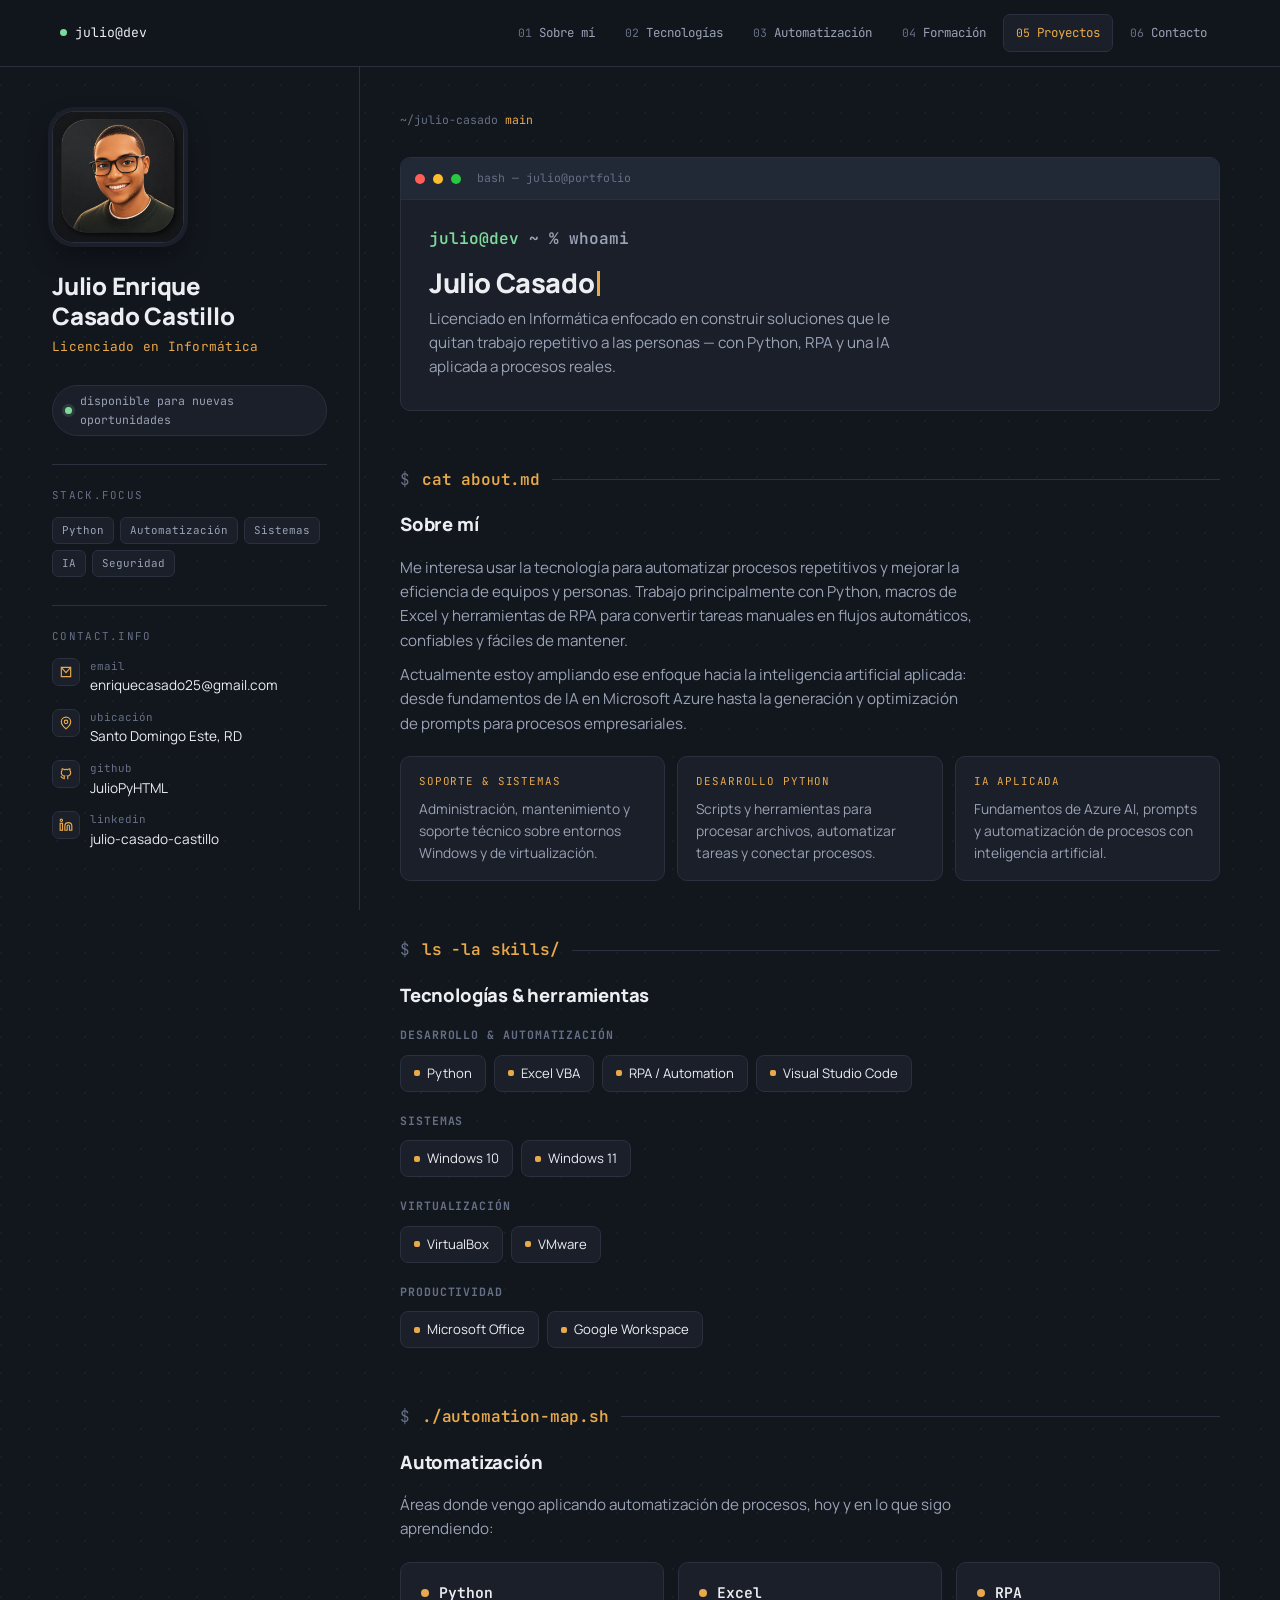
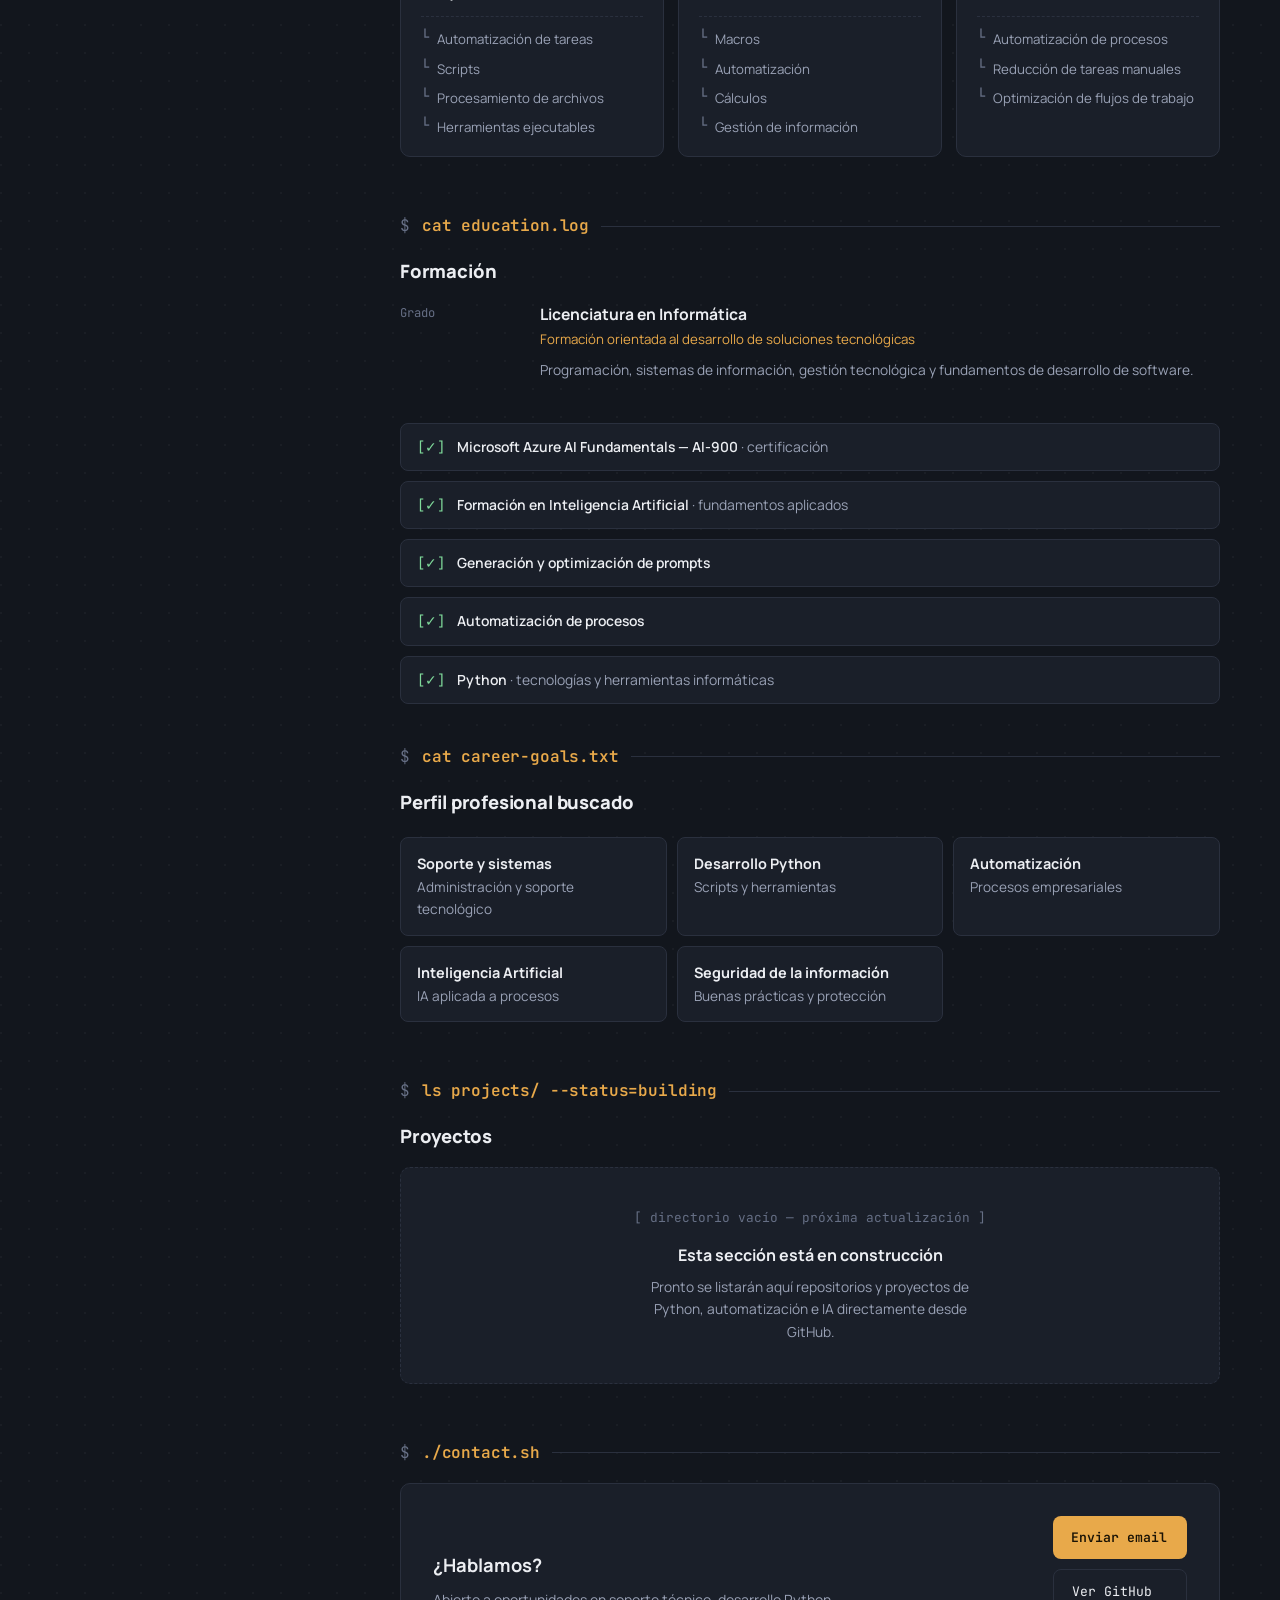
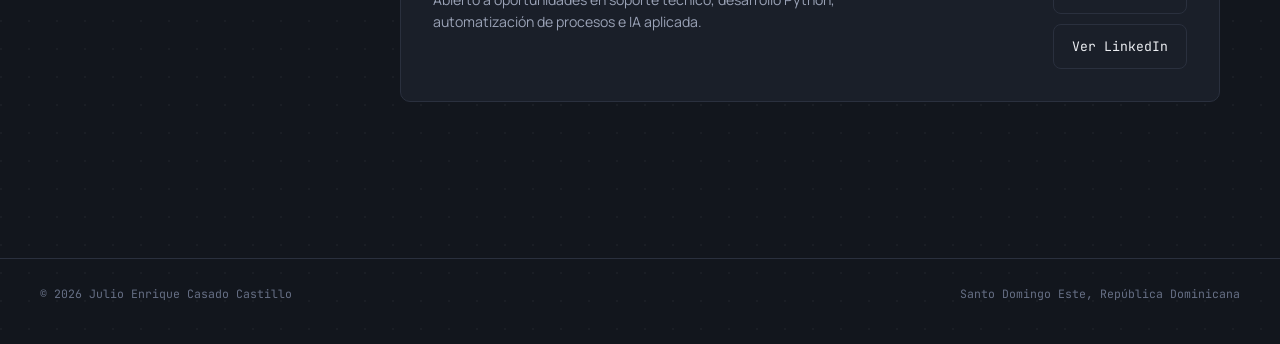
==== index.html @ e880ad1a "Add files via upload" ====
<!DOCTYPE html>
<html lang="es">
<head>
<meta charset="UTF-8">
<meta name="viewport" content="width=device-width, initial-scale=1.0">
<title>Julio Casado — Portfolio</title>
<link rel="preconnect" href="https://fonts.googleapis.com">
<link rel="preconnect" href="https://fonts.gstatic.com" crossorigin>
<link href="https://fonts.googleapis.com/css2?family=JetBrains+Mono:wght@400;500;600;700&family=Manrope:wght@400;500;600;700;800&display=swap" rel="stylesheet">
<style>
  :root{
    --bg-base:#12161d;
    --bg-panel:#1a1f29;
    --bg-panel-alt:#212836;
    --bg-elevated:#242c3b;
    --accent:#e8a94a;
    --accent-dim:#8a6a35;
    --ok:#7fd99a;
    --text-1:#eceef2;
    --text-2:#9aa2b6;
    --text-3:#666f85;
    --line:#2a303e;
    --radius:10px;
    --mono:'JetBrains Mono', ui-monospace, monospace;
    --sans:'Manrope', system-ui, sans-serif;
    --nav-h:57px;
  }

  *{box-sizing:border-box; margin:0; padding:0;}
  html{scroll-behavior:smooth;}

  body{
    background:var(--bg-base);
    color:var(--text-1);
    font-family:var(--sans);
    line-height:1.6;
    -webkit-font-smoothing:antialiased;
  }

  body{
    background-image:
      radial-gradient(circle at 1px 1px, rgba(255,255,255,0.035) 1px, transparent 0);
    background-size: 28px 28px;
  }

  a{color:inherit; text-decoration:none;}
  ::selection{background:var(--accent); color:#1a1305;}

  :focus-visible{
    outline:2px solid var(--accent);
    outline-offset:3px;
    border-radius:4px;
  }

  /* ---------- TOP NAV ---------- */
  .topnav{
    position:sticky;
    top:0;
    z-index:50;
    background:rgba(18,22,29,0.86);
    backdrop-filter:blur(10px);
    -webkit-backdrop-filter:blur(10px);
    border-bottom:1px solid var(--line);
  }
  .topnav-inner{
    max-width:1240px;
    margin:0 auto;
    display:flex;
    align-items:center;
    justify-content:space-between;
    gap:24px;
    padding:14px 40px;
  }
  .topnav-brand{
    font-family:var(--mono);
    font-size:0.82rem;
    color:var(--text-1);
    display:flex;
    align-items:center;
    gap:8px;
    flex-shrink:0;
  }
  .dotpx{width:7px; height:7px; border-radius:50%; background:var(--ok);}
  .topnav-links{
    display:flex;
    gap:4px;
    overflow-x:auto;
    scrollbar-width:none;
  }
  .topnav-links::-webkit-scrollbar{display:none;}
  .tn-link{
    font-family:var(--mono);
    font-size:0.78rem;
    color:var(--text-2);
    padding:8px 12px;
    border-radius:7px;
    display:flex;
    align-items:center;
    gap:7px;
    white-space:nowrap;
    border:1px solid transparent;
  }
  .tn-link .n{color:var(--text-3); font-size:0.72rem;}
  .tn-link:hover{color:var(--text-1); background:var(--bg-panel);}
  .tn-link.active{
    color:var(--accent);
    background:var(--bg-panel);
    border-color:var(--line);
  }
  .tn-link.active .n{color:var(--accent);}

  @media (max-width:860px){
    .topnav-inner{padding:12px 20px;}
    .topnav-brand{display:none;}
  }

  .wrap{
    display:grid;
    grid-template-columns: 340px 1fr;
    max-width:1240px;
    margin:0 auto;
    min-height:100vh;
  }

  /* ---------- SIDEBAR ---------- */
  aside{
    padding:44px 32px;
    border-right:1px solid var(--line);
    display:flex;
    flex-direction:column;
    gap:28px;
    position:sticky;
    top:var(--nav-h);
    height:calc(100vh - var(--nav-h));
    overflow-y:auto;
  }

  .avatar-frame{
    width:132px;
    height:132px;
    border-radius:22px;
    overflow:hidden;
    border:1px solid var(--line);
    box-shadow:0 0 0 4px var(--bg-panel), 0 12px 30px -8px rgba(0,0,0,0.6);
  }
  .avatar-frame img{width:100%; height:100%; object-fit:cover; display:block;}

  .id-block h1{
    font-size:1.5rem;
    font-weight:800;
    letter-spacing:-0.01em;
    line-height:1.25;
  }
  .id-block .role{
    margin-top:6px;
    font-family:var(--mono);
    font-size:0.8rem;
    color:var(--accent);
    letter-spacing:0.02em;
  }

  .status-pill{
    display:inline-flex;
    align-items:center;
    gap:8px;
    padding:6px 12px;
    border:1px solid var(--line);
    border-radius:99px;
    background:var(--bg-panel);
    font-family:var(--mono);
    font-size:0.72rem;
    color:var(--text-2);
    width:fit-content;
  }
  .status-dot{
    width:7px; height:7px; border-radius:50%;
    background:var(--ok);
    box-shadow:0 0 0 3px rgba(127,217,154,0.15);
    animation:pulse 2.4s ease-in-out infinite;
  }
  @keyframes pulse{
    0%,100%{ box-shadow:0 0 0 3px rgba(127,217,154,0.15);}
    50%{ box-shadow:0 0 0 6px rgba(127,217,154,0.06);}
  }

  .sidebar-section{
    border-top:1px solid var(--line);
    padding-top:22px;
  }
  .sidebar-label{
    font-family:var(--mono);
    font-size:0.68rem;
    text-transform:uppercase;
    letter-spacing:0.12em;
    color:var(--text-3);
    margin-bottom:12px;
  }

  .contact-list{list-style:none; display:flex; flex-direction:column; gap:12px;}
  .contact-list li{display:flex; align-items:flex-start; gap:10px; font-size:0.85rem;}
  .contact-list .ico{
    width:28px; height:28px; flex-shrink:0;
    border-radius:7px;
    background:var(--bg-panel);
    border:1px solid var(--line);
    display:flex; align-items:center; justify-content:center;
    color:var(--accent);
  }
  .contact-list .ico svg{width:14px; height:14px;}
  .contact-list a:hover{color:var(--accent);}
  .contact-list .meta-k{color:var(--text-3); font-family:var(--mono); font-size:0.68rem; display:block;}

  .tag-row{display:flex; flex-wrap:wrap; gap:6px;}
  .tag{
    font-family:var(--mono);
    font-size:0.68rem;
    padding:4px 9px;
    border:1px solid var(--line);
    border-radius:6px;
    color:var(--text-2);
    background:var(--bg-panel);
  }

  nav.jump{display:flex; flex-direction:column; gap:4px;}
  nav.jump a{
    font-family:var(--mono);
    font-size:0.78rem;
    color:var(--text-2);
    padding:7px 10px;
    border-radius:7px;
    display:flex;
    align-items:center;
    gap:8px;
  }
  nav.jump a:hover{background:var(--bg-panel); color:var(--text-1);}
  nav.jump a .n{color:var(--accent);}

  /* ---------- MAIN ---------- */
  main{padding:44px 40px 100px; min-width:0;}

  .path{
    font-family:var(--mono);
    font-size:0.72rem;
    color:var(--text-3);
    margin-bottom:28px;
  }
  .path span{color:var(--accent);}

  /* Hero terminal */
  .hero-term{
    border:1px solid var(--line);
    border-radius:var(--radius);
    background:var(--bg-panel);
    overflow:hidden;
    margin-bottom:56px;
  }
  .term-bar{
    display:flex; align-items:center; gap:8px;
    padding:11px 14px;
    background:var(--bg-panel-alt);
    border-bottom:1px solid var(--line);
  }
  .term-dot{width:10px; height:10px; border-radius:50%;}
  .term-bar .path-title{
    margin-left:8px;
    font-family:var(--mono);
    font-size:0.72rem;
    color:var(--text-3);
  }
  .term-body{padding:26px 28px 30px; font-family:var(--mono);}
  .term-line{color:var(--text-2); font-size:1rem; font-weight:600; margin-bottom:4px;}
  .term-line .prompt{color:var(--ok);}
  .term-output{
    font-family:var(--sans);
    font-size:1.7rem;
    font-weight:800;
    letter-spacing:-0.015em;
    line-height:1.3;
    margin:14px 0 6px;
    min-height:1.3em;
  }
  .term-output .cursor{
    display:inline-block;
    width:3px; height:1.6rem;
    background:var(--accent);
    margin-left:3px;
    transform:translateY(3px);
    animation:blink 1s steps(1) infinite;
  }
  @keyframes blink{50%{opacity:0;}}
  .term-sub{font-family:var(--sans); color:var(--text-2); font-size:0.95rem; max-width:52ch;}

  section{margin-bottom:56px; scroll-margin-top:calc(var(--nav-h) + 24px);}

  .cmd-eyebrow{
    display:flex; align-items:center; gap:12px;
    font-family:var(--mono);
    font-weight:600;
    font-size:1rem;
    letter-spacing:-0.01em;
    color:var(--accent);
    margin-bottom:18px;
  }
  .cmd-eyebrow::before{content:'$'; color:var(--text-3); font-weight:400;}
  .cmd-eyebrow .divider{flex:1; height:1px; background:var(--line);}

  .section-title{
    font-size:1.15rem;
    font-weight:800;
    margin-bottom:16px;
    letter-spacing:-0.01em;
  }

  .prose{color:var(--text-2); font-size:0.95rem; max-width:64ch;}
  .prose + .prose{margin-top:10px;}

  .focus-grid{
    display:grid;
    grid-template-columns:repeat(auto-fit, minmax(220px, 1fr));
    gap:12px;
    margin-top:20px;
  }
  .focus-card{
    border:1px solid var(--line);
    background:var(--bg-panel);
    border-radius:var(--radius);
    padding:16px 18px;
  }
  .focus-card .k{
    font-family:var(--mono);
    font-size:0.68rem;
    color:var(--accent);
    text-transform:uppercase;
    letter-spacing:0.08em;
  }
  .focus-card p{margin-top:8px; font-size:0.86rem; color:var(--text-2);}

  /* Skills / tools badge cloud */
  .badge-group{margin-bottom:20px;}
  .badge-group h4{
    font-family:var(--mono);
    font-size:0.72rem;
    color:var(--text-3);
    text-transform:uppercase;
    letter-spacing:0.08em;
    margin-bottom:10px;
  }
  .badge-cloud{display:flex; flex-wrap:wrap; gap:8px;}
  .badge{
    font-size:0.82rem;
    padding:7px 13px;
    border-radius:8px;
    border:1px solid var(--line);
    background:var(--bg-panel);
    color:var(--text-1);
    display:flex; align-items:center; gap:7px;
  }
  .badge::before{
    content:'';
    width:6px; height:6px;
    border-radius:2px;
    background:var(--accent);
    flex-shrink:0;
  }

  /* Automation pipeline (tree) */
  .pipeline{
    display:grid;
    grid-template-columns:repeat(auto-fit, minmax(230px,1fr));
    gap:14px;
    margin-top:20px;
  }
  .pipe-card{
    border:1px solid var(--line);
    border-radius:var(--radius);
    background:var(--bg-panel);
    padding:18px 20px;
  }
  .pipe-card .head{
    display:flex; align-items:center; gap:10px;
    font-family:var(--mono);
    font-weight:600;
    font-size:0.92rem;
    color:var(--text-1);
    margin-bottom:12px;
    padding-bottom:12px;
    border-bottom:1px dashed var(--line);
  }
  .pipe-card .head .dot{width:8px; height:8px; border-radius:50%; background:var(--accent);}
  .pipe-card ul{list-style:none; display:flex; flex-direction:column; gap:8px;}
  .pipe-card li{
    font-size:0.83rem;
    color:var(--text-2);
    padding-left:16px;
    position:relative;
  }
  .pipe-card li::before{
    content:'└';
    position:absolute; left:0; top:-2px;
    color:var(--text-3);
    font-family:var(--mono);
  }

  /* Timeline (education/certs) */
  .timeline{display:flex; flex-direction:column;}
  .t-item{
    display:grid;
    grid-template-columns:120px 1fr;
    gap:20px;
    padding:18px 0;
    border-bottom:1px solid var(--line);
  }
  .t-item:first-child{padding-top:0;}
  .t-item:last-child{border-bottom:none;}
  .t-when{
    font-family:var(--mono);
    font-size:0.76rem;
    color:var(--text-3);
    padding-top:2px;
  }
  .t-what h4{font-size:0.98rem; font-weight:700;}
  .t-what .org{font-size:0.83rem; color:var(--accent); margin-top:2px;}
  .t-what p{font-size:0.86rem; color:var(--text-2); margin-top:8px;}

  .cert-list{display:flex; flex-direction:column; gap:10px; margin-top:24px;}
  .cert-row{
    display:flex; align-items:center; gap:12px;
    font-size:0.87rem;
    color:var(--text-2);
    padding:12px 16px;
    border:1px solid var(--line);
    border-radius:8px;
    background:var(--bg-panel);
  }
  .cert-row .chk{color:var(--ok); font-family:var(--mono); flex-shrink:0;}
  .cert-row strong{color:var(--text-1); font-weight:600;}

  /* Goal roles */
  .goal-grid{
    display:grid;
    grid-template-columns:repeat(auto-fit, minmax(200px,1fr));
    gap:10px;
    margin-top:20px;
  }
  .goal-item{
    font-size:0.85rem;
    padding:14px 16px;
    border:1px solid var(--line);
    border-radius:8px;
    background:var(--bg-panel);
    color:var(--text-2);
  }
  .goal-item strong{display:block; color:var(--text-1); font-size:0.9rem; margin-bottom:2px;}

  /* Projects empty state */
  .empty-state{
    border:1px dashed var(--line);
    border-radius:var(--radius);
    padding:40px 30px;
    text-align:center;
    background:var(--bg-panel);
  }
  .empty-state .glyph{
    font-family:var(--mono);
    color:var(--text-3);
    font-size:0.8rem;
    margin-bottom:14px;
  }
  .empty-state h4{font-size:1rem; margin-bottom:8px;}
  .empty-state p{font-size:0.86rem; color:var(--text-2); max-width:44ch; margin:0 auto;}

  /* Contact */
  .contact-panel{
    border:1px solid var(--line);
    border-radius:var(--radius);
    background:var(--bg-panel);
    padding:32px;
    display:grid;
    grid-template-columns:1fr auto;
    align-items:center;
    gap:24px;
  }
  .contact-panel h3{font-size:1.15rem; margin-bottom:8px;}
  .contact-panel p{font-size:0.88rem; color:var(--text-2); max-width:46ch;}
  .contact-actions{display:flex; flex-direction:column; gap:10px;}
  .btn{
    font-family:var(--mono);
    font-size:0.82rem;
    padding:11px 18px;
    border-radius:8px;
    display:flex; align-items:center; gap:10px;
    white-space:nowrap;
  }
  .btn-primary{background:var(--accent); color:#1a1305; font-weight:600;}
  .btn-primary:hover{background:#f0b662;}
  .btn-ghost{border:1px solid var(--line); color:var(--text-1);}
  .btn-ghost:hover{border-color:var(--accent); color:var(--accent);}

  footer{
    padding:26px 40px 40px;
    font-family:var(--mono);
    font-size:0.72rem;
    color:var(--text-3);
    border-top:1px solid var(--line);
    display:flex;
    justify-content:space-between;
    flex-wrap:wrap;
    gap:8px;
  }

  @media (max-width: 860px){
    .wrap{grid-template-columns:1fr;}
    aside{
      position:relative;
      height:auto;
      border-right:none;
      border-bottom:1px solid var(--line);
    }
    main{padding:32px 20px 80px;}
    .contact-panel{grid-template-columns:1fr; text-align:left;}
    .t-item{grid-template-columns:1fr; gap:6px;}
  }

  @media (prefers-reduced-motion: reduce){
    *{animation-duration:0.001ms !important; animation-iteration-count:1 !important; transition:none !important;}
  }
</style>
</head>
<body>

<header class="topnav">
  <div class="topnav-inner">
    <a class="topnav-brand" href="#top">
      <span class="dotpx"></span> julio@dev
    </a>
    <nav class="topnav-links" id="topnav-links">
      <a href="#about" class="tn-link" data-n="01"><span class="n">01</span>Sobre mí</a>
      <a href="#stack" class="tn-link" data-n="02"><span class="n">02</span>Tecnologías</a>
      <a href="#automation" class="tn-link" data-n="03"><span class="n">03</span>Automatización</a>
      <a href="#resume" class="tn-link" data-n="04"><span class="n">04</span>Formación</a>
      <a href="#projects" class="tn-link" data-n="05"><span class="n">05</span>Proyectos</a>
      <a href="#contact" class="tn-link" data-n="06"><span class="n">06</span>Contacto</a>
    </nav>
  </div>
</header>

<div class="wrap" id="top">

  <aside>
    <div class="avatar-frame">
      <img src="[data-uri]" alt="Avatar de Julio Casado">
    </div>

    <div class="id-block">
      <h1>Julio Enrique<br>Casado Castillo</h1>
      <div class="role">Licenciado en Informática</div>
    </div>

    <div class="status-pill">
      <span class="status-dot"></span>
      disponible para nuevas oportunidades
    </div>

    <div class="sidebar-section">
      <div class="sidebar-label">stack.focus</div>
      <div class="tag-row">
        <span class="tag">Python</span>
        <span class="tag">Automatización</span>
        <span class="tag">Sistemas</span>
        <span class="tag">IA</span>
        <span class="tag">Seguridad</span>
      </div>
    </div>

    <div class="sidebar-section">
      <div class="sidebar-label">contact.info</div>
      <ul class="contact-list">
        <li>
          <span class="ico"><svg viewBox="0 0 24 24" fill="none" stroke="currentColor" stroke-width="2"><path d="M4 4h16v16H4z"/><path d="m4 4 8 9 8-9"/></svg></span>
          <span>
            <span class="meta-k">email</span>
            <a href="mailto:enriquecasado25@gmail.com">enriquecasado25@gmail.com</a>
          </span>
        </li>
        <li>
          <span class="ico"><svg viewBox="0 0 24 24" fill="none" stroke="currentColor" stroke-width="2"><path d="M20 10c0 6-8 12-8 12s-8-6-8-12a8 8 0 0 1 16 0Z"/><circle cx="12" cy="10" r="3"/></svg></span>
          <span>
            <span class="meta-k">ubicación</span>
            Santo Domingo Este, RD
          </span>
        </li>
        <li>
          <span class="ico"><svg viewBox="0 0 24 24" fill="none" stroke="currentColor" stroke-width="2"><path d="M9 19c-4.3 1.4-4.3-2.5-6-3m12 5v-3.5c0-1 .1-1.4-.5-2 2.8-.3 5.5-1.4 5.5-6a4.6 4.6 0 0 0-1.3-3.2 4.2 4.2 0 0 0-.1-3.2s-1.1-.3-3.5 1.3a12.3 12.3 0 0 0-6.2 0C6.5 2.8 5.4 3.1 5.4 3.1a4.2 4.2 0 0 0-.1 3.2A4.6 4.6 0 0 0 4 9.5c0 4.6 2.7 5.7 5.5 6-.6.6-.6 1.2-.5 2V21"/></svg></span>
          <span>
            <span class="meta-k">github</span>
            <a href="https://github.com/JulioPyHTML" target="_blank" rel="noopener">JulioPyHTML</a>
          </span>
        </li>
        <li>
          <span class="ico"><svg viewBox="0 0 24 24" fill="none" stroke="currentColor" stroke-width="2"><path d="M16 8a6 6 0 0 1 6 6v7h-4v-7a2 2 0 0 0-2-2 2 2 0 0 0-2 2v7h-4v-7a6 6 0 0 1 6-6Z"/><rect x="2" y="9" width="4" height="12"/><circle cx="4" cy="4" r="2"/></svg></span>
          <span>
            <span class="meta-k">linkedin</span>
            <a href="https://www.linkedin.com/in/julio-casado-castillo" target="_blank" rel="noopener">julio-casado-castillo</a>
          </span>
        </li>
      </ul>
    </div>

  </aside>

  <main>
    <div class="path">~/julio-casado <span>main</span></div>

    <div class="hero-term">
      <div class="term-bar">
        <span class="term-dot" style="background:#ff5f57"></span>
        <span class="term-dot" style="background:#febc2e"></span>
        <span class="term-dot" style="background:#28c840"></span>
        <span class="path-title">bash — julio@portfolio</span>
      </div>
      <div class="term-body">
        <div class="term-line"><span class="prompt">julio@dev</span> ~ % whoami</div>
        <div class="term-output" id="typewriter"><span id="tw-text"></span><span class="cursor"></span></div>
        <div class="term-sub">Licenciado en Informática enfocado en construir soluciones que le quitan trabajo repetitivo a las personas — con Python, RPA y una IA aplicada a procesos reales.</div>
      </div>
    </div>

    <section id="about">
      <div class="cmd-eyebrow">cat about.md<span class="divider"></span></div>
      <h2 class="section-title">Sobre mí</h2>
      <p class="prose">Me interesa usar la tecnología para automatizar procesos repetitivos y mejorar la eficiencia de equipos y personas. Trabajo principalmente con Python, macros de Excel y herramientas de RPA para convertir tareas manuales en flujos automáticos, confiables y fáciles de mantener.</p>
      <p class="prose">Actualmente estoy ampliando ese enfoque hacia la inteligencia artificial aplicada: desde fundamentos de IA en Microsoft Azure hasta la generación y optimización de prompts para procesos empresariales.</p>

      <div class="focus-grid">
        <div class="focus-card">
          <div class="k">Soporte &amp; Sistemas</div>
          <p>Administración, mantenimiento y soporte técnico sobre entornos Windows y de virtualización.</p>
        </div>
        <div class="focus-card">
          <div class="k">Desarrollo Python</div>
          <p>Scripts y herramientas para procesar archivos, automatizar tareas y conectar procesos.</p>
        </div>
        <div class="focus-card">
          <div class="k">IA aplicada</div>
          <p>Fundamentos de Azure AI, prompts y automatización de procesos con inteligencia artificial.</p>
        </div>
      </div>
    </section>

    <section id="stack">
      <div class="cmd-eyebrow">ls -la skills/<span class="divider"></span></div>
      <h2 class="section-title">Tecnologías &amp; herramientas</h2>

      <div class="badge-group">
        <h4>Desarrollo &amp; automatización</h4>
        <div class="badge-cloud">
          <span class="badge">Python</span>
          <span class="badge">Excel VBA</span>
          <span class="badge">RPA / Automation</span>
          <span class="badge">Visual Studio Code</span>
        </div>
      </div>

      <div class="badge-group">
        <h4>Sistemas</h4>
        <div class="badge-cloud">
          <span class="badge">Windows 10</span>
          <span class="badge">Windows 11</span>
        </div>
      </div>

      <div class="badge-group">
        <h4>Virtualización</h4>
        <div class="badge-cloud">
          <span class="badge">VirtualBox</span>
          <span class="badge">VMware</span>
        </div>
      </div>

      <div class="badge-group">
        <h4>Productividad</h4>
        <div class="badge-cloud">
          <span class="badge">Microsoft Office</span>
          <span class="badge">Google Workspace</span>
        </div>
      </div>
    </section>

    <section id="automation">
      <div class="cmd-eyebrow">./automation-map.sh<span class="divider"></span></div>
      <h2 class="section-title">Automatización</h2>
      <p class="prose">Áreas donde vengo aplicando automatización de procesos, hoy y en lo que sigo aprendiendo:</p>

      <div class="pipeline">
        <div class="pipe-card">
          <div class="head"><span class="dot"></span>Python</div>
          <ul>
            <li>Automatización de tareas</li>
            <li>Scripts</li>
            <li>Procesamiento de archivos</li>
            <li>Herramientas ejecutables</li>
          </ul>
        </div>
        <div class="pipe-card">
          <div class="head"><span class="dot"></span>Excel</div>
          <ul>
            <li>Macros</li>
            <li>Automatización</li>
            <li>Cálculos</li>
            <li>Gestión de información</li>
          </ul>
        </div>
        <div class="pipe-card">
          <div class="head"><span class="dot"></span>RPA</div>
          <ul>
            <li>Automatización de procesos</li>
            <li>Reducción de tareas manuales</li>
            <li>Optimización de flujos de trabajo</li>
          </ul>
        </div>
      </div>
    </section>

    <section id="resume">
      <div class="cmd-eyebrow">cat education.log<span class="divider"></span></div>
      <h2 class="section-title">Formación</h2>

      <div class="timeline">
        <div class="t-item">
          <div class="t-when">Grado</div>
          <div class="t-what">
            <h4>Licenciatura en Informática</h4>
            <div class="org">Formación orientada al desarrollo de soluciones tecnológicas</div>
            <p>Programación, sistemas de información, gestión tecnológica y fundamentos de desarrollo de software.</p>
          </div>
        </div>
      </div>

      <div class="cert-list">
        <div class="cert-row"><span class="chk">[✓]</span><span><strong>Microsoft Azure AI Fundamentals — AI-900</strong> · certificación</span></div>
        <div class="cert-row"><span class="chk">[✓]</span><span><strong>Formación en Inteligencia Artificial</strong> · fundamentos aplicados</span></div>
        <div class="cert-row"><span class="chk">[✓]</span><span><strong>Generación y optimización de prompts</strong></span></div>
        <div class="cert-row"><span class="chk">[✓]</span><span><strong>Automatización de procesos</strong></span></div>
        <div class="cert-row"><span class="chk">[✓]</span><span><strong>Python</strong> · tecnologías y herramientas informáticas</span></div>
      </div>

      <div class="cmd-eyebrow" style="margin-top:40px">cat career-goals.txt<span class="divider"></span></div>
      <h2 class="section-title">Perfil profesional buscado</h2>
      <div class="goal-grid">
        <div class="goal-item"><strong>Soporte y sistemas</strong>Administración y soporte tecnológico</div>
        <div class="goal-item"><strong>Desarrollo Python</strong>Scripts y herramientas</div>
        <div class="goal-item"><strong>Automatización</strong>Procesos empresariales</div>
        <div class="goal-item"><strong>Inteligencia Artificial</strong>IA aplicada a procesos</div>
        <div class="goal-item"><strong>Seguridad de la información</strong>Buenas prácticas y protección</div>
      </div>
    </section>

    <section id="projects">
      <div class="cmd-eyebrow">ls projects/ --status=building<span class="divider"></span></div>
      <h2 class="section-title">Proyectos</h2>
      <div class="empty-state">
        <div class="glyph">[ directorio vacío — próxima actualización ]</div>
        <h4>Esta sección está en construcción</h4>
        <p>Pronto se listarán aquí repositorios y proyectos de Python, automatización e IA directamente desde GitHub.</p>
      </div>
    </section>

    <section id="contact">
      <div class="cmd-eyebrow">./contact.sh<span class="divider"></span></div>
      <div class="contact-panel">
        <div>
          <h3>¿Hablamos?</h3>
          <p>Abierto a oportunidades en soporte técnico, desarrollo Python, automatización de procesos e IA aplicada.</p>
        </div>
        <div class="contact-actions">
          <a class="btn btn-primary" href="mailto:enriquecasado25@gmail.com">Enviar email</a>
          <a class="btn btn-ghost" href="https://github.com/JulioPyHTML" target="_blank" rel="noopener">Ver GitHub</a>
          <a class="btn btn-ghost" href="https://www.linkedin.com/in/julio-casado-castillo" target="_blank" rel="noopener">Ver LinkedIn</a>
        </div>
      </div>
    </section>
  </main>
</div>

<footer>
  <span>© 2026 Julio Enrique Casado Castillo</span>
  <span>Santo Domingo Este, República Dominicana</span>
</footer>

<script>
  const phrases = [
    "Julio Casado",
    "automatizando procesos con Python",
    "aplicando IA a flujos reales",
    "optimizando trabajo manual"
  ];
  const el = document.getElementById('tw-text');
  let pIndex = 0, cIndex = 0, deleting = false;

  function tick(){
    const current = phrases[pIndex];
    if(!deleting){
      cIndex++;
      el.textContent = current.slice(0, cIndex);
      if(cIndex === current.length){
        deleting = true;
        setTimeout(tick, 1600);
        return;
      }
    } else {
      cIndex--;
      el.textContent = current.slice(0, cIndex);
      if(cIndex === 0){
        deleting = false;
        pIndex = (pIndex + 1) % phrases.length;
      }
    }
    setTimeout(tick, deleting ? 35 : 65);
  }
  tick();

  // Scroll-spy: resalta el link de la nav bar según la sección visible
  const sections = document.querySelectorAll('main section[id]');
  const links = document.querySelectorAll('.tn-link');
  const linkFor = id => document.querySelector('.tn-link[href="#' + id + '"]');

  const spy = new IntersectionObserver((entries) => {
    entries.forEach(entry => {
      const link = linkFor(entry.target.id);
      if(!link) return;
      if(entry.isIntersecting){
        links.forEach(l => l.classList.remove('active'));
        link.classList.add('active');
      }
    });
  }, { rootMargin: `-${57 + 24}px 0px -60% 0px`, threshold: 0 });

  sections.forEach(s => spy.observe(s));
</script>

</body>
</html>
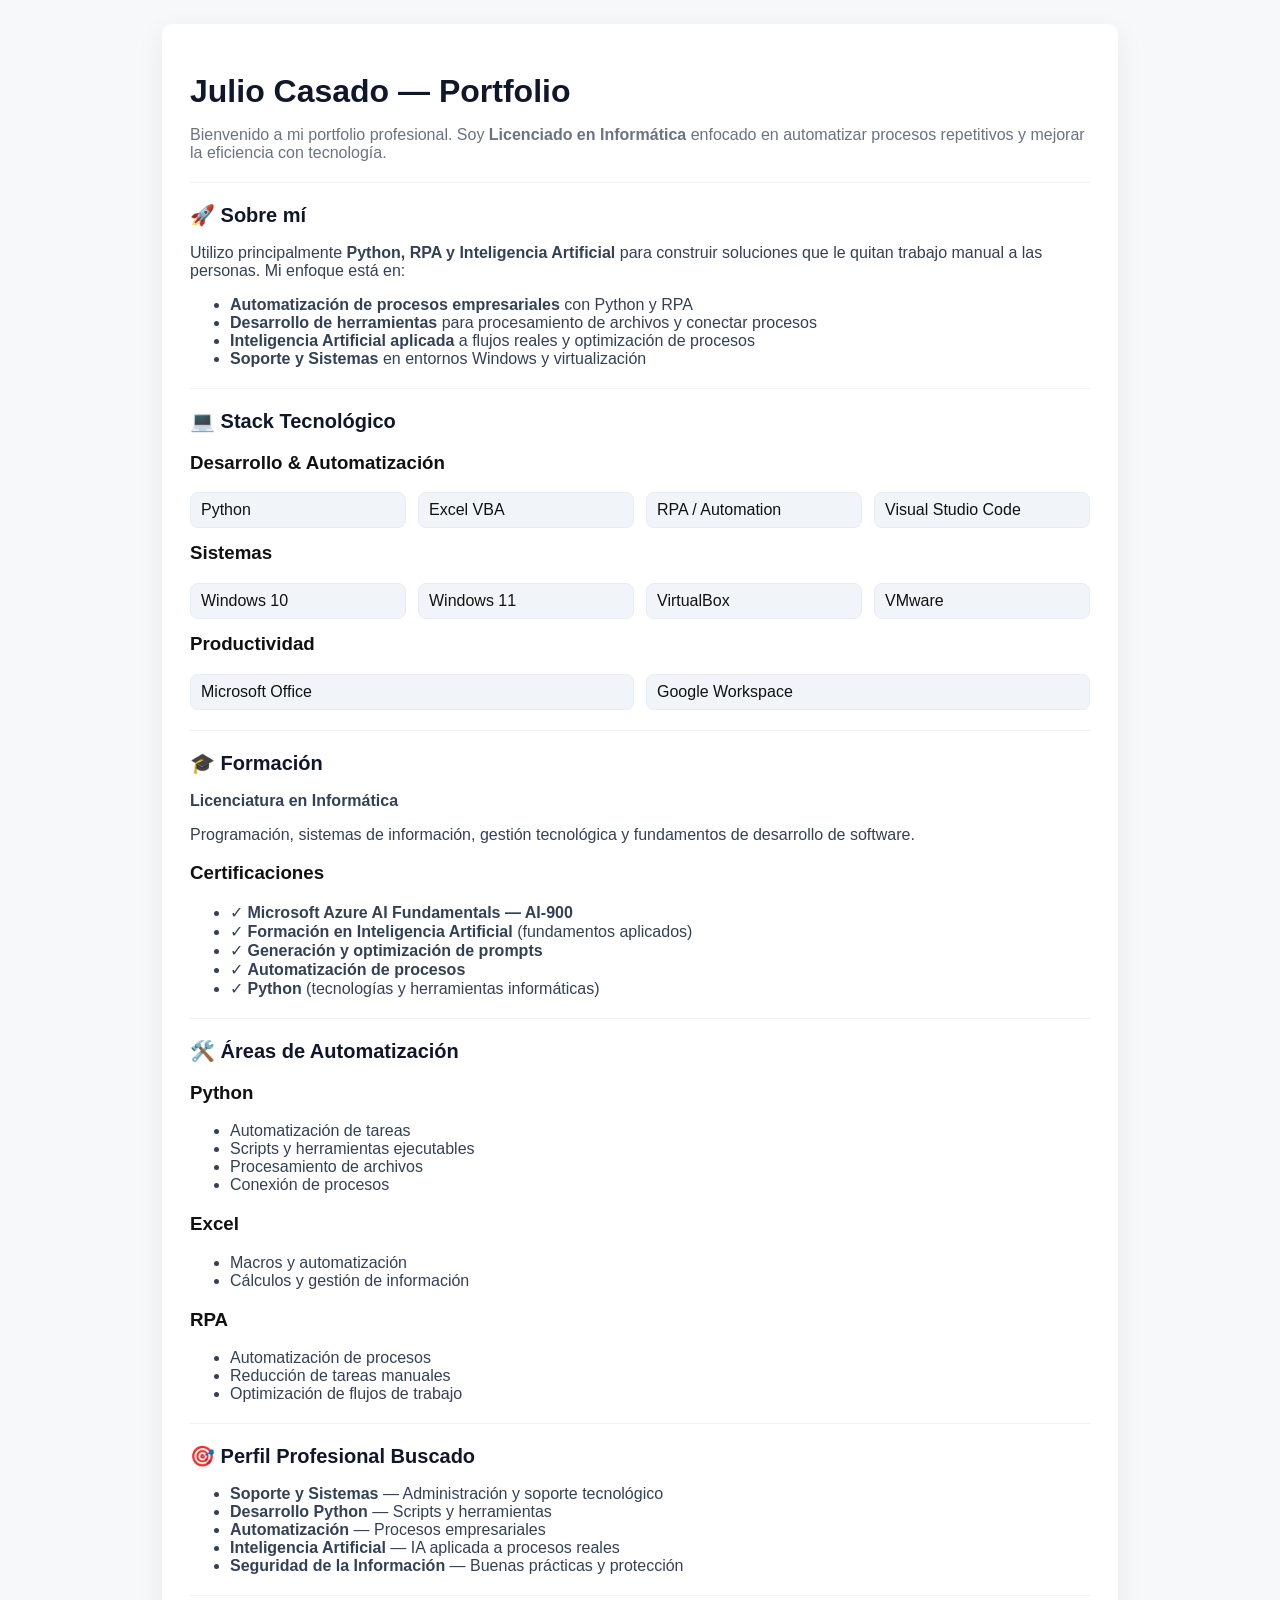
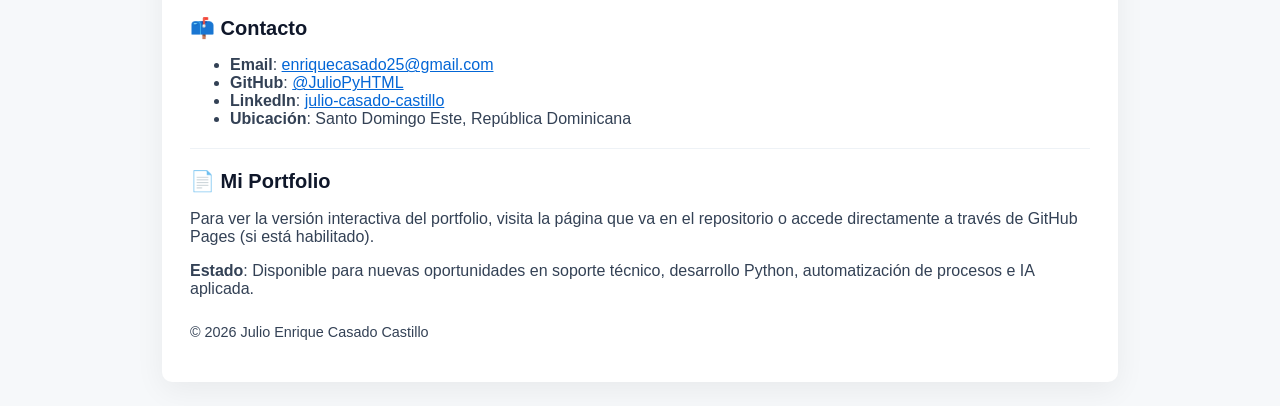
==== commit 828e657c: "Pre-render README to static HTML (index.html)" ====
--- a/index.html
+++ b/index.html
@@ -1,842 +1,136 @@
-<!DOCTYPE html>
+<!doctype html>
 <html lang="es">
 <head>
-<meta charset="UTF-8">
-<meta name="viewport" content="width=device-width, initial-scale=1.0">
-<title>Julio Casado — Portfolio</title>
-<link rel="preconnect" href="https://fonts.googleapis.com">
-<link rel="preconnect" href="https://fonts.gstatic.com" crossorigin>
-<link href="https://fonts.googleapis.com/css2?family=JetBrains+Mono:wght@400;500;600;700&family=Manrope:wght@400;500;600;700;800&display=swap" rel="stylesheet">
-<style>
-  :root{
-    --bg-base:#12161d;
-    --bg-panel:#1a1f29;
-    --bg-panel-alt:#212836;
-    --bg-elevated:#242c3b;
-    --accent:#e8a94a;
-    --accent-dim:#8a6a35;
-    --ok:#7fd99a;
-    --text-1:#eceef2;
-    --text-2:#9aa2b6;
-    --text-3:#666f85;
-    --line:#2a303e;
-    --radius:10px;
-    --mono:'JetBrains Mono', ui-monospace, monospace;
-    --sans:'Manrope', system-ui, sans-serif;
-    --nav-h:57px;
-  }
-
-  *{box-sizing:border-box; margin:0; padding:0;}
-  html{scroll-behavior:smooth;}
-
-  body{
-    background:var(--bg-base);
-    color:var(--text-1);
-    font-family:var(--sans);
-    line-height:1.6;
-    -webkit-font-smoothing:antialiased;
-  }
-
-  body{
-    background-image:
-      radial-gradient(circle at 1px 1px, rgba(255,255,255,0.035) 1px, transparent 0);
-    background-size: 28px 28px;
-  }
-
-  a{color:inherit; text-decoration:none;}
-  ::selection{background:var(--accent); color:#1a1305;}
-
-  :focus-visible{
-    outline:2px solid var(--accent);
-    outline-offset:3px;
-    border-radius:4px;
-  }
-
-  /* ---------- TOP NAV ---------- */
-  .topnav{
-    position:sticky;
-    top:0;
-    z-index:50;
-    background:rgba(18,22,29,0.86);
-    backdrop-filter:blur(10px);
-    -webkit-backdrop-filter:blur(10px);
-    border-bottom:1px solid var(--line);
-  }
-  .topnav-inner{
-    max-width:1240px;
-    margin:0 auto;
-    display:flex;
-    align-items:center;
-    justify-content:space-between;
-    gap:24px;
-    padding:14px 40px;
-  }
-  .topnav-brand{
-    font-family:var(--mono);
-    font-size:0.82rem;
-    color:var(--text-1);
-    display:flex;
-    align-items:center;
-    gap:8px;
-    flex-shrink:0;
-  }
-  .dotpx{width:7px; height:7px; border-radius:50%; background:var(--ok);}
-  .topnav-links{
-    display:flex;
-    gap:4px;
-    overflow-x:auto;
-    scrollbar-width:none;
-  }
-  .topnav-links::-webkit-scrollbar{display:none;}
-  .tn-link{
-    font-family:var(--mono);
-    font-size:0.78rem;
-    color:var(--text-2);
-    padding:8px 12px;
-    border-radius:7px;
-    display:flex;
-    align-items:center;
-    gap:7px;
-    white-space:nowrap;
-    border:1px solid transparent;
-  }
-  .tn-link .n{color:var(--text-3); font-size:0.72rem;}
-  .tn-link:hover{color:var(--text-1); background:var(--bg-panel);}
-  .tn-link.active{
-    color:var(--accent);
-    background:var(--bg-panel);
-    border-color:var(--line);
-  }
-  .tn-link.active .n{color:var(--accent);}
-
-  @media (max-width:860px){
-    .topnav-inner{padding:12px 20px;}
-    .topnav-brand{display:none;}
-  }
-
-  .wrap{
-    display:grid;
-    grid-template-columns: 340px 1fr;
-    max-width:1240px;
-    margin:0 auto;
-    min-height:100vh;
-  }
-
-  /* ---------- SIDEBAR ---------- */
-  aside{
-    padding:44px 32px;
-    border-right:1px solid var(--line);
-    display:flex;
-    flex-direction:column;
-    gap:28px;
-    position:sticky;
-    top:var(--nav-h);
-    height:calc(100vh - var(--nav-h));
-    overflow-y:auto;
-  }
-
-  .avatar-frame{
-    width:132px;
-    height:132px;
-    border-radius:22px;
-    overflow:hidden;
-    border:1px solid var(--line);
-    box-shadow:0 0 0 4px var(--bg-panel), 0 12px 30px -8px rgba(0,0,0,0.6);
-  }
-  .avatar-frame img{width:100%; height:100%; object-fit:cover; display:block;}
-
-  .id-block h1{
-    font-size:1.5rem;
-    font-weight:800;
-    letter-spacing:-0.01em;
-    line-height:1.25;
-  }
-  .id-block .role{
-    margin-top:6px;
-    font-family:var(--mono);
-    font-size:0.8rem;
-    color:var(--accent);
-    letter-spacing:0.02em;
-  }
-
-  .status-pill{
-    display:inline-flex;
-    align-items:center;
-    gap:8px;
-    padding:6px 12px;
-    border:1px solid var(--line);
-    border-radius:99px;
-    background:var(--bg-panel);
-    font-family:var(--mono);
-    font-size:0.72rem;
-    color:var(--text-2);
-    width:fit-content;
-  }
-  .status-dot{
-    width:7px; height:7px; border-radius:50%;
-    background:var(--ok);
-    box-shadow:0 0 0 3px rgba(127,217,154,0.15);
-    animation:pulse 2.4s ease-in-out infinite;
-  }
-  @keyframes pulse{
-    0%,100%{ box-shadow:0 0 0 3px rgba(127,217,154,0.15);}
-    50%{ box-shadow:0 0 0 6px rgba(127,217,154,0.06);}
-  }
-
-  .sidebar-section{
-    border-top:1px solid var(--line);
-    padding-top:22px;
-  }
-  .sidebar-label{
-    font-family:var(--mono);
-    font-size:0.68rem;
-    text-transform:uppercase;
-    letter-spacing:0.12em;
-    color:var(--text-3);
-    margin-bottom:12px;
-  }
-
-  .contact-list{list-style:none; display:flex; flex-direction:column; gap:12px;}
-  .contact-list li{display:flex; align-items:flex-start; gap:10px; font-size:0.85rem;}
-  .contact-list .ico{
-    width:28px; height:28px; flex-shrink:0;
-    border-radius:7px;
-    background:var(--bg-panel);
-    border:1px solid var(--line);
-    display:flex; align-items:center; justify-content:center;
-    color:var(--accent);
-  }
-  .contact-list .ico svg{width:14px; height:14px;}
-  .contact-list a:hover{color:var(--accent);}
-  .contact-list .meta-k{color:var(--text-3); font-family:var(--mono); font-size:0.68rem; display:block;}
-
-  .tag-row{display:flex; flex-wrap:wrap; gap:6px;}
-  .tag{
-    font-family:var(--mono);
-    font-size:0.68rem;
-    padding:4px 9px;
-    border:1px solid var(--line);
-    border-radius:6px;
-    color:var(--text-2);
-    background:var(--bg-panel);
-  }
-
-  nav.jump{display:flex; flex-direction:column; gap:4px;}
-  nav.jump a{
-    font-family:var(--mono);
-    font-size:0.78rem;
-    color:var(--text-2);
-    padding:7px 10px;
-    border-radius:7px;
-    display:flex;
-    align-items:center;
-    gap:8px;
-  }
-  nav.jump a:hover{background:var(--bg-panel); color:var(--text-1);}
-  nav.jump a .n{color:var(--accent);}
-
-  /* ---------- MAIN ---------- */
-  main{padding:44px 40px 100px; min-width:0;}
-
-  .path{
-    font-family:var(--mono);
-    font-size:0.72rem;
-    color:var(--text-3);
-    margin-bottom:28px;
-  }
-  .path span{color:var(--accent);}
-
-  /* Hero terminal */
-  .hero-term{
-    border:1px solid var(--line);
-    border-radius:var(--radius);
-    background:var(--bg-panel);
-    overflow:hidden;
-    margin-bottom:56px;
-  }
-  .term-bar{
-    display:flex; align-items:center; gap:8px;
-    padding:11px 14px;
-    background:var(--bg-panel-alt);
-    border-bottom:1px solid var(--line);
-  }
-  .term-dot{width:10px; height:10px; border-radius:50%;}
-  .term-bar .path-title{
-    margin-left:8px;
-    font-family:var(--mono);
-    font-size:0.72rem;
-    color:var(--text-3);
-  }
-  .term-body{padding:26px 28px 30px; font-family:var(--mono);}
-  .term-line{color:var(--text-2); font-size:1rem; font-weight:600; margin-bottom:4px;}
-  .term-line .prompt{color:var(--ok);}
-  .term-output{
-    font-family:var(--sans);
-    font-size:1.7rem;
-    font-weight:800;
-    letter-spacing:-0.015em;
-    line-height:1.3;
-    margin:14px 0 6px;
-    min-height:1.3em;
-  }
-  .term-output .cursor{
-    display:inline-block;
-    width:3px; height:1.6rem;
-    background:var(--accent);
-    margin-left:3px;
-    transform:translateY(3px);
-    animation:blink 1s steps(1) infinite;
-  }
-  @keyframes blink{50%{opacity:0;}}
-  .term-sub{font-family:var(--sans); color:var(--text-2); font-size:0.95rem; max-width:52ch;}
-
-  section{margin-bottom:56px; scroll-margin-top:calc(var(--nav-h) + 24px);}
-
-  .cmd-eyebrow{
-    display:flex; align-items:center; gap:12px;
-    font-family:var(--mono);
-    font-weight:600;
-    font-size:1rem;
-    letter-spacing:-0.01em;
-    color:var(--accent);
-    margin-bottom:18px;
-  }
-  .cmd-eyebrow::before{content:'$'; color:var(--text-3); font-weight:400;}
-  .cmd-eyebrow .divider{flex:1; height:1px; background:var(--line);}
-
-  .section-title{
-    font-size:1.15rem;
-    font-weight:800;
-    margin-bottom:16px;
-    letter-spacing:-0.01em;
-  }
-
-  .prose{color:var(--text-2); font-size:0.95rem; max-width:64ch;}
-  .prose + .prose{margin-top:10px;}
-
-  .focus-grid{
-    display:grid;
-    grid-template-columns:repeat(auto-fit, minmax(220px, 1fr));
-    gap:12px;
-    margin-top:20px;
-  }
-  .focus-card{
-    border:1px solid var(--line);
-    background:var(--bg-panel);
-    border-radius:var(--radius);
-    padding:16px 18px;
-  }
-  .focus-card .k{
-    font-family:var(--mono);
-    font-size:0.68rem;
-    color:var(--accent);
-    text-transform:uppercase;
-    letter-spacing:0.08em;
-  }
-  .focus-card p{margin-top:8px; font-size:0.86rem; color:var(--text-2);}
-
-  /* Skills / tools badge cloud */
-  .badge-group{margin-bottom:20px;}
-  .badge-group h4{
-    font-family:var(--mono);
-    font-size:0.72rem;
-    color:var(--text-3);
-    text-transform:uppercase;
-    letter-spacing:0.08em;
-    margin-bottom:10px;
-  }
-  .badge-cloud{display:flex; flex-wrap:wrap; gap:8px;}
-  .badge{
-    font-size:0.82rem;
-    padding:7px 13px;
-    border-radius:8px;
-    border:1px solid var(--line);
-    background:var(--bg-panel);
-    color:var(--text-1);
-    display:flex; align-items:center; gap:7px;
-  }
-  .badge::before{
-    content:'';
-    width:6px; height:6px;
-    border-radius:2px;
-    background:var(--accent);
-    flex-shrink:0;
-  }
-
-  /* Automation pipeline (tree) */
-  .pipeline{
-    display:grid;
-    grid-template-columns:repeat(auto-fit, minmax(230px,1fr));
-    gap:14px;
-    margin-top:20px;
-  }
-  .pipe-card{
-    border:1px solid var(--line);
-    border-radius:var(--radius);
-    background:var(--bg-panel);
-    padding:18px 20px;
-  }
-  .pipe-card .head{
-    display:flex; align-items:center; gap:10px;
-    font-family:var(--mono);
-    font-weight:600;
-    font-size:0.92rem;
-    color:var(--text-1);
-    margin-bottom:12px;
-    padding-bottom:12px;
-    border-bottom:1px dashed var(--line);
-  }
-  .pipe-card .head .dot{width:8px; height:8px; border-radius:50%; background:var(--accent);}
-  .pipe-card ul{list-style:none; display:flex; flex-direction:column; gap:8px;}
-  .pipe-card li{
-    font-size:0.83rem;
-    color:var(--text-2);
-    padding-left:16px;
-    position:relative;
-  }
-  .pipe-card li::before{
-    content:'└';
-    position:absolute; left:0; top:-2px;
-    color:var(--text-3);
-    font-family:var(--mono);
-  }
-
-  /* Timeline (education/certs) */
-  .timeline{display:flex; flex-direction:column;}
-  .t-item{
-    display:grid;
-    grid-template-columns:120px 1fr;
-    gap:20px;
-    padding:18px 0;
-    border-bottom:1px solid var(--line);
-  }
-  .t-item:first-child{padding-top:0;}
-  .t-item:last-child{border-bottom:none;}
-  .t-when{
-    font-family:var(--mono);
-    font-size:0.76rem;
-    color:var(--text-3);
-    padding-top:2px;
-  }
-  .t-what h4{font-size:0.98rem; font-weight:700;}
-  .t-what .org{font-size:0.83rem; color:var(--accent); margin-top:2px;}
-  .t-what p{font-size:0.86rem; color:var(--text-2); margin-top:8px;}
-
-  .cert-list{display:flex; flex-direction:column; gap:10px; margin-top:24px;}
-  .cert-row{
-    display:flex; align-items:center; gap:12px;
-    font-size:0.87rem;
-    color:var(--text-2);
-    padding:12px 16px;
-    border:1px solid var(--line);
-    border-radius:8px;
-    background:var(--bg-panel);
-  }
-  .cert-row .chk{color:var(--ok); font-family:var(--mono); flex-shrink:0;}
-  .cert-row strong{color:var(--text-1); font-weight:600;}
-
-  /* Goal roles */
-  .goal-grid{
-    display:grid;
-    grid-template-columns:repeat(auto-fit, minmax(200px,1fr));
-    gap:10px;
-    margin-top:20px;
-  }
-  .goal-item{
-    font-size:0.85rem;
-    padding:14px 16px;
-    border:1px solid var(--line);
-    border-radius:8px;
-    background:var(--bg-panel);
-    color:var(--text-2);
-  }
-  .goal-item strong{display:block; color:var(--text-1); font-size:0.9rem; margin-bottom:2px;}
-
-  /* Projects empty state */
-  .empty-state{
-    border:1px dashed var(--line);
-    border-radius:var(--radius);
-    padding:40px 30px;
-    text-align:center;
-    background:var(--bg-panel);
-  }
-  .empty-state .glyph{
-    font-family:var(--mono);
-    color:var(--text-3);
-    font-size:0.8rem;
-    margin-bottom:14px;
-  }
-  .empty-state h4{font-size:1rem; margin-bottom:8px;}
-  .empty-state p{font-size:0.86rem; color:var(--text-2); max-width:44ch; margin:0 auto;}
-
-  /* Contact */
-  .contact-panel{
-    border:1px solid var(--line);
-    border-radius:var(--radius);
-    background:var(--bg-panel);
-    padding:32px;
-    display:grid;
-    grid-template-columns:1fr auto;
-    align-items:center;
-    gap:24px;
-  }
-  .contact-panel h3{font-size:1.15rem; margin-bottom:8px;}
-  .contact-panel p{font-size:0.88rem; color:var(--text-2); max-width:46ch;}
-  .contact-actions{display:flex; flex-direction:column; gap:10px;}
-  .btn{
-    font-family:var(--mono);
-    font-size:0.82rem;
-    padding:11px 18px;
-    border-radius:8px;
-    display:flex; align-items:center; gap:10px;
-    white-space:nowrap;
-  }
-  .btn-primary{background:var(--accent); color:#1a1305; font-weight:600;}
-  .btn-primary:hover{background:#f0b662;}
-  .btn-ghost{border:1px solid var(--line); color:var(--text-1);}
-  .btn-ghost:hover{border-color:var(--accent); color:var(--accent);}
-
-  footer{
-    padding:26px 40px 40px;
-    font-family:var(--mono);
-    font-size:0.72rem;
-    color:var(--text-3);
-    border-top:1px solid var(--line);
-    display:flex;
-    justify-content:space-between;
-    flex-wrap:wrap;
-    gap:8px;
-  }
-
-  @media (max-width: 860px){
-    .wrap{grid-template-columns:1fr;}
-    aside{
-      position:relative;
-      height:auto;
-      border-right:none;
-      border-bottom:1px solid var(--line);
-    }
-    main{padding:32px 20px 80px;}
-    .contact-panel{grid-template-columns:1fr; text-align:left;}
-    .t-item{grid-template-columns:1fr; gap:6px;}
-  }
-
-  @media (prefers-reduced-motion: reduce){
-    *{animation-duration:0.001ms !important; animation-iteration-count:1 !important; transition:none !important;}
-  }
-</style>
+  <meta charset="utf-8">
+  <meta name="viewport" content="width=device-width,initial-scale=1">
+  <title>Julio Casado — Portfolio</title>
+  <style>
+    body{font-family: -apple-system, BlinkMacSystemFont, 'Segoe UI', Roboto, 'Helvetica Neue', Arial; background:#f6f8fa;color:#111;margin:0;padding:24px}
+    .container{max-width:900px;margin:0 auto;background:#fff;padding:28px;border-radius:10px;box-shadow:0 8px 30px rgba(0,0,0,0.06)}
+    h1,h2{color:#0f172a}
+    h1{font-size:2rem;margin-bottom:6px}
+    h2{font-size:1.25rem;margin-top:20px}
+    p{color:#334155}
+    ul{color:#334155}
+    .muted{color:#6b7280}
+    a{color:#0366d6}
+    footer{margin-top:26px;font-size:0.9rem;color:#334155}
+    hr{border:none;border-top:1px solid #eef2f6;margin:20px 0}
+    .stack-grid{display:grid;grid-template-columns:repeat(auto-fit,minmax(180px,1fr));gap:12px}
+    .badge{background:#f1f5f9;padding:8px 10px;border-radius:8px;border:1px solid #e6edf3}
+  </style>
 </head>
 <body>
+  <div class="container">
+    <h1>Julio Casado — Portfolio</h1>
+    <p class="muted">Bienvenido a mi portfolio profesional. Soy <strong>Licenciado en Informática</strong> enfocado en automatizar procesos repetitivos y mejorar la eficiencia con tecnología.</p>
 
-<header class="topnav">
-  <div class="topnav-inner">
-    <a class="topnav-brand" href="#top">
-      <span class="dotpx"></span> julio@dev
-    </a>
-    <nav class="topnav-links" id="topnav-links">
-      <a href="#about" class="tn-link" data-n="01"><span class="n">01</span>Sobre mí</a>
-      <a href="#stack" class="tn-link" data-n="02"><span class="n">02</span>Tecnologías</a>
-      <a href="#automation" class="tn-link" data-n="03"><span class="n">03</span>Automatización</a>
-      <a href="#resume" class="tn-link" data-n="04"><span class="n">04</span>Formación</a>
-      <a href="#projects" class="tn-link" data-n="05"><span class="n">05</span>Proyectos</a>
-      <a href="#contact" class="tn-link" data-n="06"><span class="n">06</span>Contacto</a>
-    </nav>
-  </div>
-</header>
+    <hr>
 
-<div class="wrap" id="top">
+    <h2>🚀 Sobre mí</h2>
+    <p>Utilizo principalmente <strong>Python, RPA y Inteligencia Artificial</strong> para construir soluciones que le quitan trabajo manual a las personas. Mi enfoque está en:</p>
+    <ul>
+      <li><strong>Automatización de procesos empresariales</strong> con Python y RPA</li>
+      <li><strong>Desarrollo de herramientas</strong> para procesamiento de archivos y conectar procesos</li>
+      <li><strong>Inteligencia Artificial aplicada</strong> a flujos reales y optimización de procesos</li>
+      <li><strong>Soporte y Sistemas</strong> en entornos Windows y virtualización</li>
+    </ul>
 
-  <aside>
-    <div class="avatar-frame">
-      <img src="[data-uri]" alt="Avatar de Julio Casado">
+    <hr>
+
+    <h2>💻 Stack Tecnológico</h2>
+
+    <h3>Desarrollo & Automatización</h3>
+    <div class="stack-grid">
+      <div class="badge">Python</div>
+      <div class="badge">Excel VBA</div>
+      <div class="badge">RPA / Automation</div>
+      <div class="badge">Visual Studio Code</div>
     </div>
 
-    <div class="id-block">
-      <h1>Julio Enrique<br>Casado Castillo</h1>
-      <div class="role">Licenciado en Informática</div>
+    <h3 style="margin-top:14px">Sistemas</h3>
+    <div class="stack-grid">
+      <div class="badge">Windows 10</div>
+      <div class="badge">Windows 11</div>
+      <div class="badge">VirtualBox</div>
+      <div class="badge">VMware</div>
     </div>
 
-    <div class="status-pill">
-      <span class="status-dot"></span>
-      disponible para nuevas oportunidades
+    <h3 style="margin-top:14px">Productividad</h3>
+    <div class="stack-grid">
+      <div class="badge">Microsoft Office</div>
+      <div class="badge">Google Workspace</div>
     </div>
 
-    <div class="sidebar-section">
-      <div class="sidebar-label">stack.focus</div>
-      <div class="tag-row">
-        <span class="tag">Python</span>
-        <span class="tag">Automatización</span>
-        <span class="tag">Sistemas</span>
-        <span class="tag">IA</span>
-        <span class="tag">Seguridad</span>
-      </div>
-    </div>
+    <hr>
 
-    <div class="sidebar-section">
-      <div class="sidebar-label">contact.info</div>
-      <ul class="contact-list">
-        <li>
-          <span class="ico"><svg viewBox="0 0 24 24" fill="none" stroke="currentColor" stroke-width="2"><path d="M4 4h16v16H4z"/><path d="m4 4 8 9 8-9"/></svg></span>
-          <span>
-            <span class="meta-k">email</span>
-            <a href="mailto:enriquecasado25@gmail.com">enriquecasado25@gmail.com</a>
-          </span>
-        </li>
-        <li>
-          <span class="ico"><svg viewBox="0 0 24 24" fill="none" stroke="currentColor" stroke-width="2"><path d="M20 10c0 6-8 12-8 12s-8-6-8-12a8 8 0 0 1 16 0Z"/><circle cx="12" cy="10" r="3"/></svg></span>
-          <span>
-            <span class="meta-k">ubicación</span>
-            Santo Domingo Este, RD
-          </span>
-        </li>
-        <li>
-          <span class="ico"><svg viewBox="0 0 24 24" fill="none" stroke="currentColor" stroke-width="2"><path d="M9 19c-4.3 1.4-4.3-2.5-6-3m12 5v-3.5c0-1 .1-1.4-.5-2 2.8-.3 5.5-1.4 5.5-6a4.6 4.6 0 0 0-1.3-3.2 4.2 4.2 0 0 0-.1-3.2s-1.1-.3-3.5 1.3a12.3 12.3 0 0 0-6.2 0C6.5 2.8 5.4 3.1 5.4 3.1a4.2 4.2 0 0 0-.1 3.2A4.6 4.6 0 0 0 4 9.5c0 4.6 2.7 5.7 5.5 6-.6.6-.6 1.2-.5 2V21"/></svg></span>
-          <span>
-            <span class="meta-k">github</span>
-            <a href="https://github.com/JulioPyHTML" target="_blank" rel="noopener">JulioPyHTML</a>
-          </span>
-        </li>
-        <li>
-          <span class="ico"><svg viewBox="0 0 24 24" fill="none" stroke="currentColor" stroke-width="2"><path d="M16 8a6 6 0 0 1 6 6v7h-4v-7a2 2 0 0 0-2-2 2 2 0 0 0-2 2v7h-4v-7a6 6 0 0 1 6-6Z"/><rect x="2" y="9" width="4" height="12"/><circle cx="4" cy="4" r="2"/></svg></span>
-          <span>
-            <span class="meta-k">linkedin</span>
-            <a href="https://www.linkedin.com/in/julio-casado-castillo" target="_blank" rel="noopener">julio-casado-castillo</a>
-          </span>
-        </li>
-      </ul>
-    </div>
+    <h2>🎓 Formación</h2>
+    <p><strong>Licenciatura en Informática</strong></p>
+    <p>Programación, sistemas de información, gestión tecnológica y fundamentos de desarrollo de software.</p>
 
-  </aside>
+    <h3>Certificaciones</h3>
+    <ul>
+      <li>✓ <strong>Microsoft Azure AI Fundamentals — AI-900</strong></li>
+      <li>✓ <strong>Formación en Inteligencia Artificial</strong> (fundamentos aplicados)</li>
+      <li>✓ <strong>Generación y optimización de prompts</strong></li>
+      <li>✓ <strong>Automatización de procesos</strong></li>
+      <li>✓ <strong>Python</strong> (tecnologías y herramientas informáticas)</li>
+    </ul>
 
-  <main>
-    <div class="path">~/julio-casado <span>main</span></div>
+    <hr>
 
-    <div class="hero-term">
-      <div class="term-bar">
-        <span class="term-dot" style="background:#ff5f57"></span>
-        <span class="term-dot" style="background:#febc2e"></span>
-        <span class="term-dot" style="background:#28c840"></span>
-        <span class="path-title">bash — julio@portfolio</span>
-      </div>
-      <div class="term-body">
-        <div class="term-line"><span class="prompt">julio@dev</span> ~ % whoami</div>
-        <div class="term-output" id="typewriter"><span id="tw-text"></span><span class="cursor"></span></div>
-        <div class="term-sub">Licenciado en Informática enfocado en construir soluciones que le quitan trabajo repetitivo a las personas — con Python, RPA y una IA aplicada a procesos reales.</div>
-      </div>
-    </div>
+    <h2>🛠️ Áreas de Automatización</h2>
+    <h3>Python</h3>
+    <ul>
+      <li>Automatización de tareas</li>
+      <li>Scripts y herramientas ejecutables</li>
+      <li>Procesamiento de archivos</li>
+      <li>Conexión de procesos</li>
+    </ul>
 
-    <section id="about">
-      <div class="cmd-eyebrow">cat about.md<span class="divider"></span></div>
-      <h2 class="section-title">Sobre mí</h2>
-      <p class="prose">Me interesa usar la tecnología para automatizar procesos repetitivos y mejorar la eficiencia de equipos y personas. Trabajo principalmente con Python, macros de Excel y herramientas de RPA para convertir tareas manuales en flujos automáticos, confiables y fáciles de mantener.</p>
-      <p class="prose">Actualmente estoy ampliando ese enfoque hacia la inteligencia artificial aplicada: desde fundamentos de IA en Microsoft Azure hasta la generación y optimización de prompts para procesos empresariales.</p>
+    <h3>Excel</h3>
+    <ul>
+      <li>Macros y automatización</li>
+      <li>Cálculos y gestión de información</li>
+    </ul>
 
-      <div class="focus-grid">
-        <div class="focus-card">
-          <div class="k">Soporte &amp; Sistemas</div>
-          <p>Administración, mantenimiento y soporte técnico sobre entornos Windows y de virtualización.</p>
-        </div>
-        <div class="focus-card">
-          <div class="k">Desarrollo Python</div>
-          <p>Scripts y herramientas para procesar archivos, automatizar tareas y conectar procesos.</p>
-        </div>
-        <div class="focus-card">
-          <div class="k">IA aplicada</div>
-          <p>Fundamentos de Azure AI, prompts y automatización de procesos con inteligencia artificial.</p>
-        </div>
-      </div>
-    </section>
+    <h3>RPA</h3>
+    <ul>
+      <li>Automatización de procesos</li>
+      <li>Reducción de tareas manuales</li>
+      <li>Optimización de flujos de trabajo</li>
+    </ul>
 
-    <section id="stack">
-      <div class="cmd-eyebrow">ls -la skills/<span class="divider"></span></div>
-      <h2 class="section-title">Tecnologías &amp; herramientas</h2>
+    <hr>
 
-      <div class="badge-group">
-        <h4>Desarrollo &amp; automatización</h4>
-        <div class="badge-cloud">
-          <span class="badge">Python</span>
-          <span class="badge">Excel VBA</span>
-          <span class="badge">RPA / Automation</span>
-          <span class="badge">Visual Studio Code</span>
-        </div>
-      </div>
+    <h2>🎯 Perfil Profesional Buscado</h2>
+    <ul>
+      <li><strong>Soporte y Sistemas</strong> — Administración y soporte tecnológico</li>
+      <li><strong>Desarrollo Python</strong> — Scripts y herramientas</li>
+      <li><strong>Automatización</strong> — Procesos empresariales</li>
+      <li><strong>Inteligencia Artificial</strong> — IA aplicada a procesos reales</li>
+      <li><strong>Seguridad de la Información</strong> — Buenas prácticas y protección</li>
+    </ul>
 
-      <div class="badge-group">
-        <h4>Sistemas</h4>
-        <div class="badge-cloud">
-          <span class="badge">Windows 10</span>
-          <span class="badge">Windows 11</span>
-        </div>
-      </div>
+    <hr>
 
-      <div class="badge-group">
-        <h4>Virtualización</h4>
-        <div class="badge-cloud">
-          <span class="badge">VirtualBox</span>
-          <span class="badge">VMware</span>
-        </div>
-      </div>
+    <h2>📫 Contacto</h2>
+    <ul>
+      <li><strong>Email</strong>: <a href="mailto:enriquecasado25@gmail.com">enriquecasado25@gmail.com</a></li>
+      <li><strong>GitHub</strong>: <a href="https://github.com/JulioPyHTML" target="_blank" rel="noopener">@JulioPyHTML</a></li>
+      <li><strong>LinkedIn</strong>: <a href="https://www.linkedin.com/in/julio-casado-castillo" target="_blank" rel="noopener">julio-casado-castillo</a></li>
+      <li><strong>Ubicación</strong>: Santo Domingo Este, República Dominicana</li>
+    </ul>
 
-      <div class="badge-group">
-        <h4>Productividad</h4>
-        <div class="badge-cloud">
-          <span class="badge">Microsoft Office</span>
-          <span class="badge">Google Workspace</span>
-        </div>
-      </div>
-    </section>
+    <hr>
 
-    <section id="automation">
-      <div class="cmd-eyebrow">./automation-map.sh<span class="divider"></span></div>
-      <h2 class="section-title">Automatización</h2>
-      <p class="prose">Áreas donde vengo aplicando automatización de procesos, hoy y en lo que sigo aprendiendo:</p>
+    <h2>📄 Mi Portfolio</h2>
+    <p>Para ver la versión interactiva del portfolio, visita la página que va en el repositorio o accede directamente a través de GitHub Pages (si está habilitado).</p>
+    <p><strong>Estado</strong>: Disponible para nuevas oportunidades en soporte técnico, desarrollo Python, automatización de procesos e IA aplicada.</p>
 
-      <div class="pipeline">
-        <div class="pipe-card">
-          <div class="head"><span class="dot"></span>Python</div>
-          <ul>
-            <li>Automatización de tareas</li>
-            <li>Scripts</li>
-            <li>Procesamiento de archivos</li>
-            <li>Herramientas ejecutables</li>
-          </ul>
-        </div>
-        <div class="pipe-card">
-          <div class="head"><span class="dot"></span>Excel</div>
-          <ul>
-            <li>Macros</li>
-            <li>Automatización</li>
-            <li>Cálculos</li>
-            <li>Gestión de información</li>
-          </ul>
-        </div>
-        <div class="pipe-card">
-          <div class="head"><span class="dot"></span>RPA</div>
-          <ul>
-            <li>Automatización de procesos</li>
-            <li>Reducción de tareas manuales</li>
-            <li>Optimización de flujos de trabajo</li>
-          </ul>
-        </div>
-      </div>
-    </section>
-
-    <section id="resume">
-      <div class="cmd-eyebrow">cat education.log<span class="divider"></span></div>
-      <h2 class="section-title">Formación</h2>
-
-      <div class="timeline">
-        <div class="t-item">
-          <div class="t-when">Grado</div>
-          <div class="t-what">
-            <h4>Licenciatura en Informática</h4>
-            <div class="org">Formación orientada al desarrollo de soluciones tecnológicas</div>
-            <p>Programación, sistemas de información, gestión tecnológica y fundamentos de desarrollo de software.</p>
-          </div>
-        </div>
-      </div>
-
-      <div class="cert-list">
-        <div class="cert-row"><span class="chk">[✓]</span><span><strong>Microsoft Azure AI Fundamentals — AI-900</strong> · certificación</span></div>
-        <div class="cert-row"><span class="chk">[✓]</span><span><strong>Formación en Inteligencia Artificial</strong> · fundamentos aplicados</span></div>
-        <div class="cert-row"><span class="chk">[✓]</span><span><strong>Generación y optimización de prompts</strong></span></div>
-        <div class="cert-row"><span class="chk">[✓]</span><span><strong>Automatización de procesos</strong></span></div>
-        <div class="cert-row"><span class="chk">[✓]</span><span><strong>Python</strong> · tecnologías y herramientas informáticas</span></div>
-      </div>
-
-      <div class="cmd-eyebrow" style="margin-top:40px">cat career-goals.txt<span class="divider"></span></div>
-      <h2 class="section-title">Perfil profesional buscado</h2>
-      <div class="goal-grid">
-        <div class="goal-item"><strong>Soporte y sistemas</strong>Administración y soporte tecnológico</div>
-        <div class="goal-item"><strong>Desarrollo Python</strong>Scripts y herramientas</div>
-        <div class="goal-item"><strong>Automatización</strong>Procesos empresariales</div>
-        <div class="goal-item"><strong>Inteligencia Artificial</strong>IA aplicada a procesos</div>
-        <div class="goal-item"><strong>Seguridad de la información</strong>Buenas prácticas y protección</div>
-      </div>
-    </section>
-
-    <section id="projects">
-      <div class="cmd-eyebrow">ls projects/ --status=building<span class="divider"></span></div>
-      <h2 class="section-title">Proyectos</h2>
-      <div class="empty-state">
-        <div class="glyph">[ directorio vacío — próxima actualización ]</div>
-        <h4>Esta sección está en construcción</h4>
-        <p>Pronto se listarán aquí repositorios y proyectos de Python, automatización e IA directamente desde GitHub.</p>
-      </div>
-    </section>
-
-    <section id="contact">
-      <div class="cmd-eyebrow">./contact.sh<span class="divider"></span></div>
-      <div class="contact-panel">
-        <div>
-          <h3>¿Hablamos?</h3>
-          <p>Abierto a oportunidades en soporte técnico, desarrollo Python, automatización de procesos e IA aplicada.</p>
-        </div>
-        <div class="contact-actions">
-          <a class="btn btn-primary" href="mailto:enriquecasado25@gmail.com">Enviar email</a>
-          <a class="btn btn-ghost" href="https://github.com/JulioPyHTML" target="_blank" rel="noopener">Ver GitHub</a>
-          <a class="btn btn-ghost" href="https://www.linkedin.com/in/julio-casado-castillo" target="_blank" rel="noopener">Ver LinkedIn</a>
-        </div>
-      </div>
-    </section>
-  </main>
-</div>
-
-<footer>
-  <span>© 2026 Julio Enrique Casado Castillo</span>
-  <span>Santo Domingo Este, República Dominicana</span>
-</footer>
-
-<script>
-  const phrases = [
-    "Julio Casado",
-    "automatizando procesos con Python",
-    "aplicando IA a flujos reales",
-    "optimizando trabajo manual"
-  ];
-  const el = document.getElementById('tw-text');
-  let pIndex = 0, cIndex = 0, deleting = false;
-
-  function tick(){
-    const current = phrases[pIndex];
-    if(!deleting){
-      cIndex++;
-      el.textContent = current.slice(0, cIndex);
-      if(cIndex === current.length){
-        deleting = true;
-        setTimeout(tick, 1600);
-        return;
-      }
-    } else {
-      cIndex--;
-      el.textContent = current.slice(0, cIndex);
-      if(cIndex === 0){
-        deleting = false;
-        pIndex = (pIndex + 1) % phrases.length;
-      }
-    }
-    setTimeout(tick, deleting ? 35 : 65);
-  }
-  tick();
-
-  // Scroll-spy: resalta el link de la nav bar según la sección visible
-  const sections = document.querySelectorAll('main section[id]');
-  const links = document.querySelectorAll('.tn-link');
-  const linkFor = id => document.querySelector('.tn-link[href="#' + id + '"]');
-
-  const spy = new IntersectionObserver((entries) => {
-    entries.forEach(entry => {
-      const link = linkFor(entry.target.id);
-      if(!link) return;
-      if(entry.isIntersecting){
-        links.forEach(l => l.classList.remove('active'));
-        link.classList.add('active');
-      }
-    });
-  }, { rootMargin: `-${57 + 24}px 0px -60% 0px`, threshold: 0 });
-
-  sections.forEach(s => spy.observe(s));
-</script>
-
+    <footer>
+      <p>© 2026 Julio Enrique Casado Castillo</p>
+    </footer>
+  </div>
 </body>
 </html>
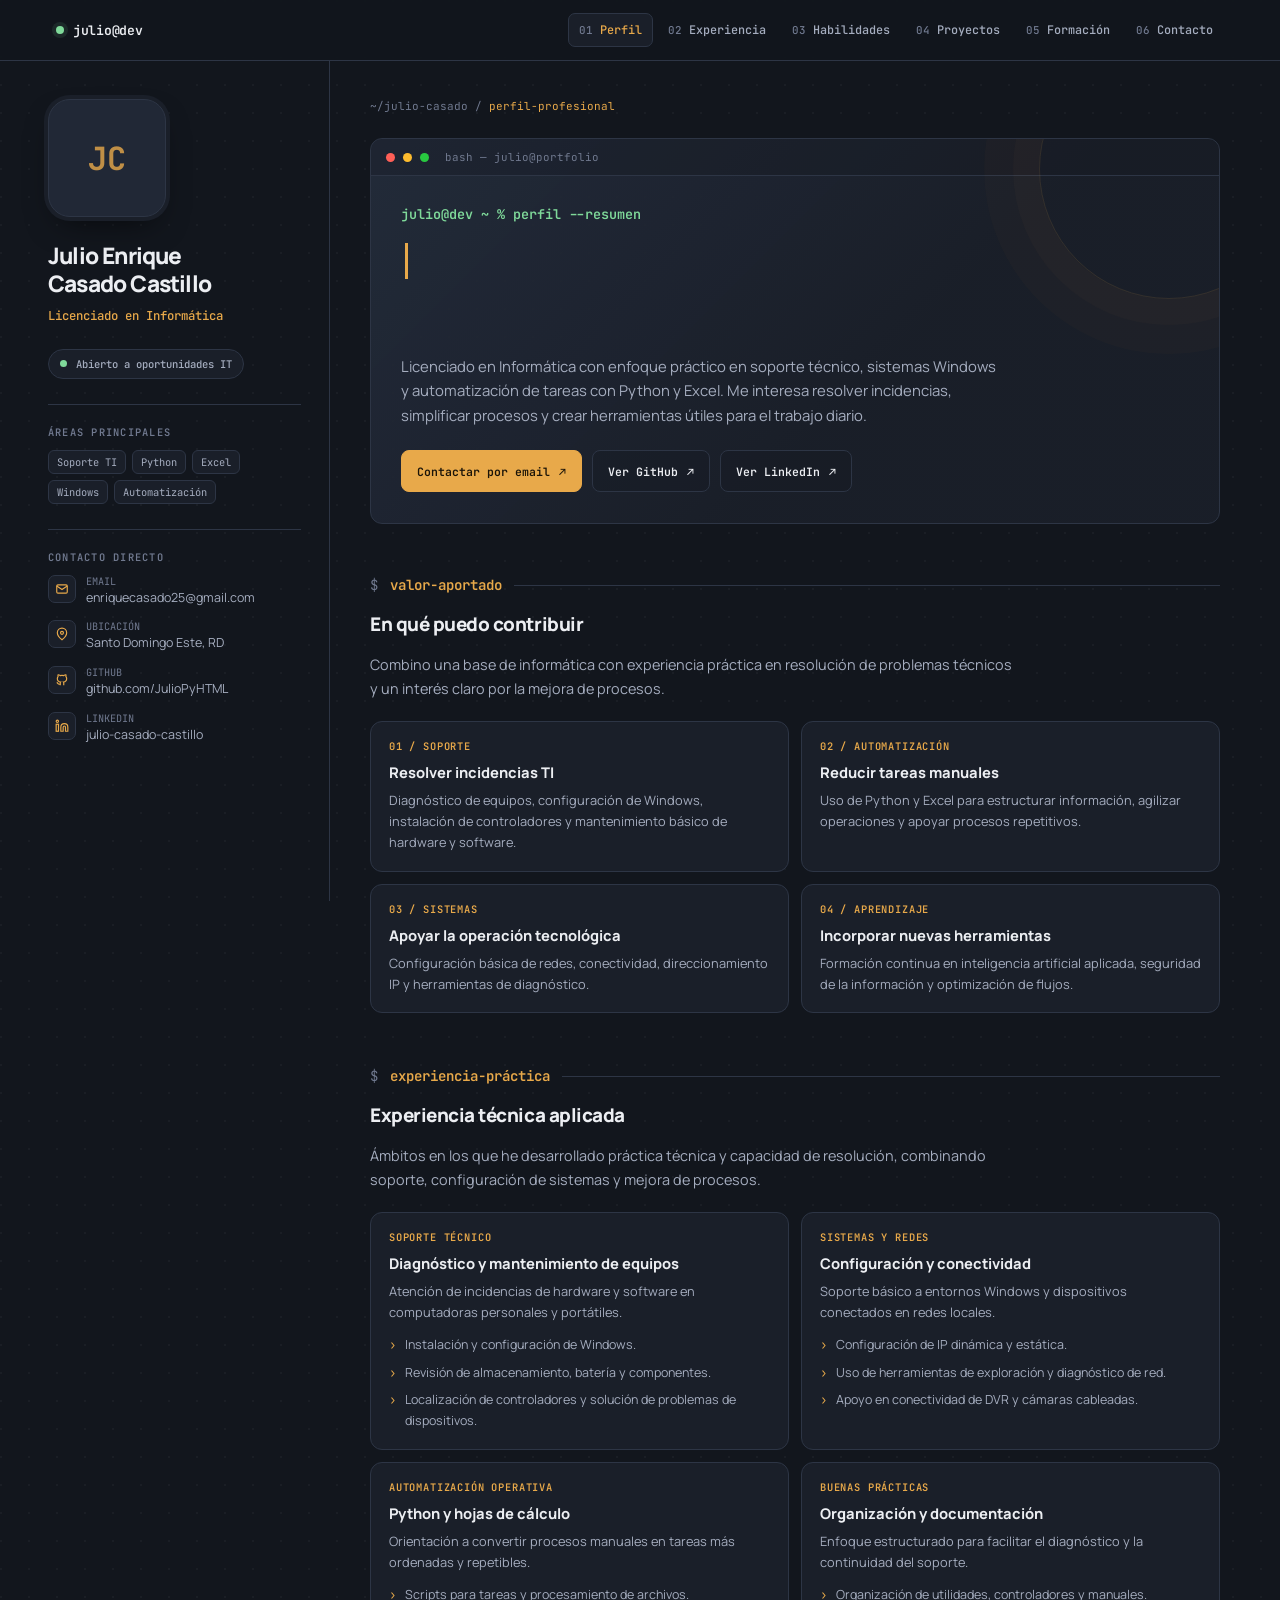
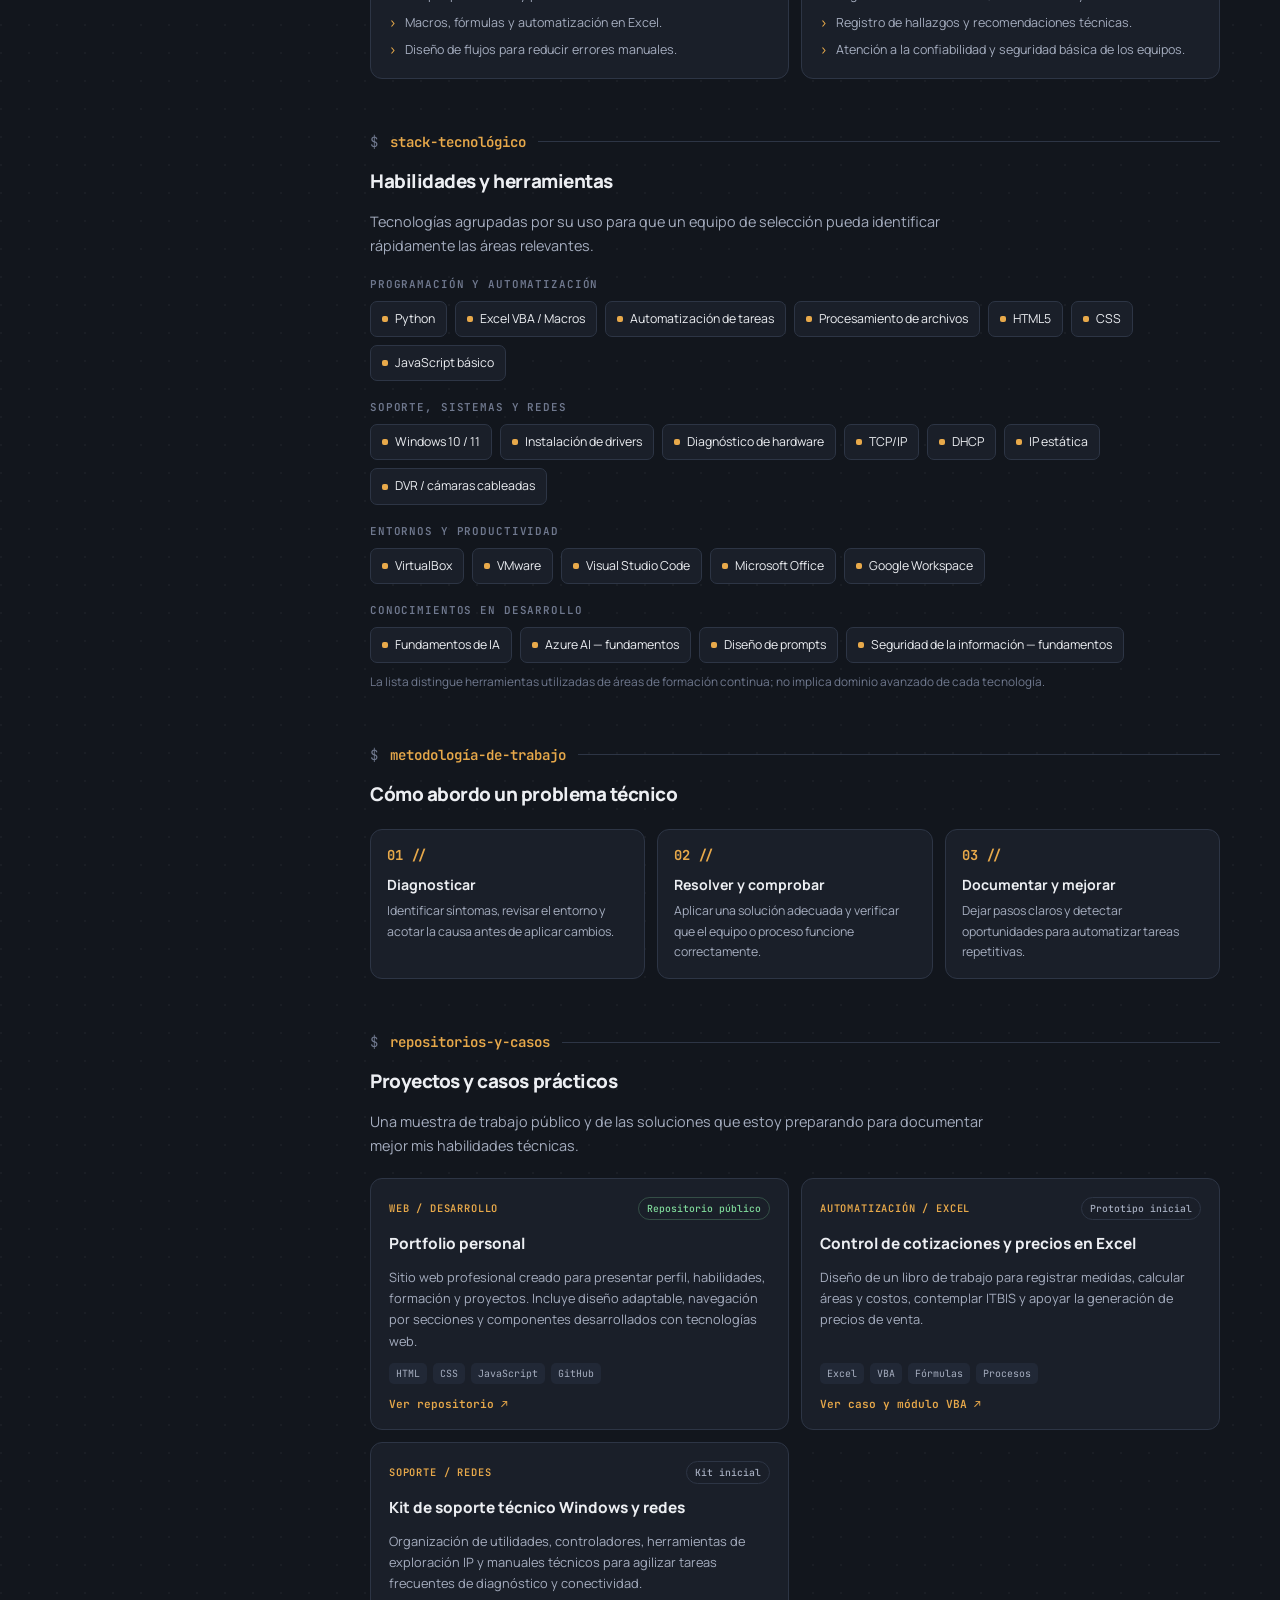
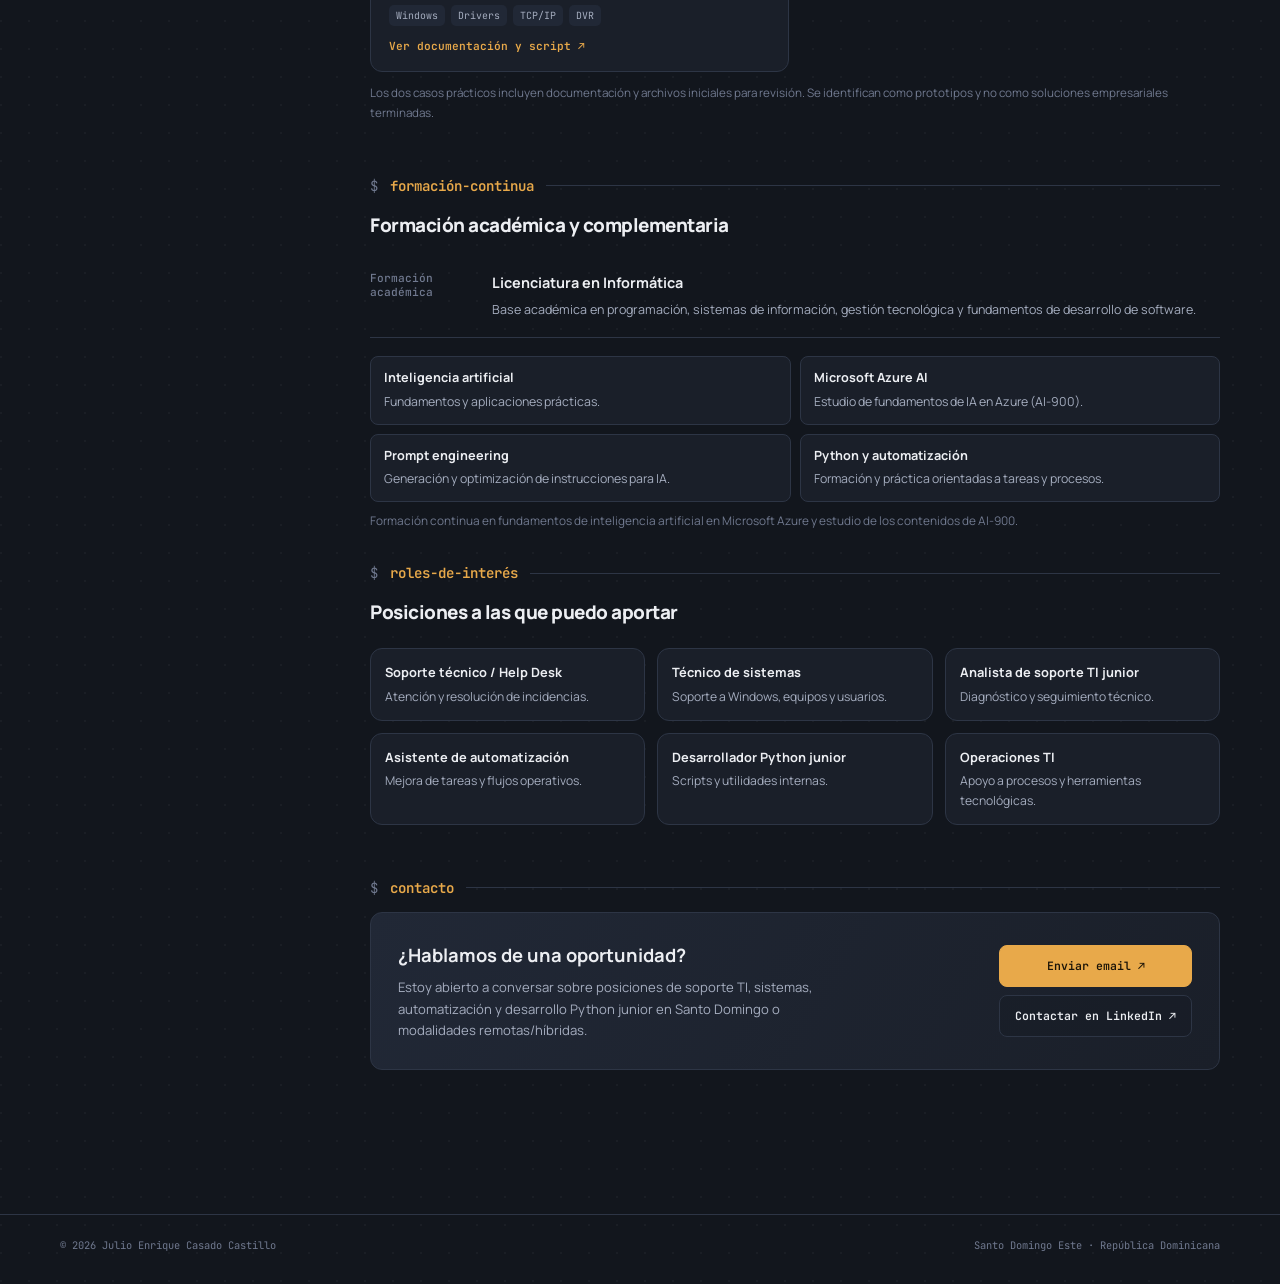
==== commit 19913b44: "Publica portfolio profesional en GitHub Pages" ====
--- a/index.html
+++ b/index.html
@@ -1,136 +1,683 @@
-<!doctype html>
+<!DOCTYPE html>
 <html lang="es">
 <head>
-  <meta charset="utf-8">
-  <meta name="viewport" content="width=device-width,initial-scale=1">
-  <title>Julio Casado — Portfolio</title>
+  <meta charset="UTF-8">
+  <meta name="viewport" content="width=device-width, initial-scale=1.0">
+  <meta name="theme-color" content="#12161d">
+  <meta name="description" content="Portfolio profesional de Julio Enrique Casado Castillo, Licenciado en Informática. Soporte TI, sistemas Windows, Python, Excel y automatización de procesos.">
+  <meta property="og:type" content="website">
+  <meta property="og:title" content="Julio Casado | Soporte TI y Automatización">
+  <meta property="og:description" content="Perfil profesional en soporte técnico, sistemas Windows y automatización con Python y Excel.">
+  <title>Julio Casado | Soporte TI · Python · Automatización</title>
+
+  <link rel="preconnect" href="https://fonts.googleapis.com">
+  <link rel="preconnect" href="https://fonts.gstatic.com" crossorigin>
+  <link href="https://fonts.googleapis.com/css2?family=JetBrains+Mono:wght@400;500;600;700&family=Manrope:wght@400;500;600;700;800&display=swap" rel="stylesheet">
+
   <style>
-    body{font-family: -apple-system, BlinkMacSystemFont, 'Segoe UI', Roboto, 'Helvetica Neue', Arial; background:#f6f8fa;color:#111;margin:0;padding:24px}
-    .container{max-width:900px;margin:0 auto;background:#fff;padding:28px;border-radius:10px;box-shadow:0 8px 30px rgba(0,0,0,0.06)}
-    h1,h2{color:#0f172a}
-    h1{font-size:2rem;margin-bottom:6px}
-    h2{font-size:1.25rem;margin-top:20px}
-    p{color:#334155}
-    ul{color:#334155}
-    .muted{color:#6b7280}
-    a{color:#0366d6}
-    footer{margin-top:26px;font-size:0.9rem;color:#334155}
-    hr{border:none;border-top:1px solid #eef2f6;margin:20px 0}
-    .stack-grid{display:grid;grid-template-columns:repeat(auto-fit,minmax(180px,1fr));gap:12px}
-    .badge{background:#f1f5f9;padding:8px 10px;border-radius:8px;border:1px solid #e6edf3}
+    :root {
+      --bg: #12161d;
+      --panel: #1a1f29;
+      --panel-2: #212836;
+      --panel-3: #242c3b;
+      --accent: #e8a94a;
+      --accent-soft: rgba(232,169,74,.12);
+      --success: #7fd99a;
+      --text: #eceef2;
+      --muted: #a5adbf;
+      --subtle: #70798f;
+      --line: #2d3545;
+      --radius: 12px;
+      --mono: "JetBrains Mono", ui-monospace, monospace;
+      --sans: "Manrope", system-ui, sans-serif;
+      --nav-h: 60px;
+      --max: 1240px;
+    }
+
+    *, *::before, *::after { box-sizing: border-box; }
+    html { scroll-behavior: smooth; scroll-padding-top: calc(var(--nav-h) + 22px); }
+    body {
+      min-width: 320px;
+      margin: 0;
+      background: var(--bg);
+      background-image: radial-gradient(circle at 1px 1px, rgba(255,255,255,.035) 1px, transparent 0);
+      background-size: 28px 28px;
+      color: var(--text);
+      font-family: var(--sans);
+      line-height: 1.65;
+      -webkit-font-smoothing: antialiased;
+    }
+    a { color: inherit; text-decoration: none; }
+    a:hover { color: var(--accent); }
+    button, a { -webkit-tap-highlight-color: transparent; }
+    :focus-visible { outline: 2px solid var(--accent); outline-offset: 4px; border-radius: 5px; }
+    ::selection { background: var(--accent); color: #1a1305; }
+
+    .topnav {
+      position: sticky;
+      top: 0;
+      z-index: 30;
+      min-height: var(--nav-h);
+      border-bottom: 1px solid var(--line);
+      background: rgba(18,22,29,.92);
+      backdrop-filter: blur(12px);
+      -webkit-backdrop-filter: blur(12px);
+    }
+    .topnav-inner {
+      display: flex;
+      align-items: center;
+      justify-content: space-between;
+      gap: 24px;
+      max-width: var(--max);
+      min-height: var(--nav-h);
+      margin: 0 auto;
+      padding: 8px 36px;
+    }
+    .brand {
+      display: inline-flex;
+      flex: 0 0 auto;
+      align-items: center;
+      gap: 9px;
+      font: 600 .82rem var(--mono);
+      letter-spacing: -.02em;
+    }
+    .brand-dot, .status-dot {
+      width: 8px;
+      height: 8px;
+      border-radius: 50%;
+      background: var(--success);
+      box-shadow: 0 0 0 4px rgba(127,217,154,.1);
+    }
+    .nav-links {
+      display: flex;
+      gap: 4px;
+      overflow-x: auto;
+      scrollbar-width: none;
+    }
+    .nav-links::-webkit-scrollbar { display: none; }
+    .nav-link {
+      display: inline-flex;
+      align-items: center;
+      gap: 7px;
+      padding: 8px 10px;
+      border: 1px solid transparent;
+      border-radius: 7px;
+      color: var(--muted);
+      font: 500 .74rem var(--mono);
+      white-space: nowrap;
+      transition: .2s ease;
+    }
+    .nav-link .num { color: var(--subtle); font-size: .68rem; }
+    .nav-link:hover, .nav-link.active {
+      border-color: var(--line);
+      background: var(--panel);
+      color: var(--accent);
+    }
+
+    .layout {
+      display: grid;
+      grid-template-columns: 310px minmax(0, 1fr);
+      max-width: var(--max);
+      min-height: calc(100vh - var(--nav-h));
+      margin: 0 auto;
+    }
+    .sidebar {
+      position: sticky;
+      top: var(--nav-h);
+      display: flex;
+      flex-direction: column;
+      align-items: flex-start;
+      gap: 25px;
+      height: calc(100vh - var(--nav-h));
+      overflow-y: auto;
+      padding: 38px 28px;
+      border-right: 1px solid var(--line);
+    }
+    .avatar {
+      position: relative;
+      display: grid;
+      place-items: center;
+      width: 118px;
+      height: 118px;
+      overflow: hidden;
+      border: 1px solid var(--line);
+      border-radius: 22px;
+      background: var(--panel-2);
+      box-shadow: 0 0 0 4px var(--panel), 0 14px 32px -12px rgba(0,0,0,.7);
+    }
+    .avatar::before {
+      position: absolute;
+      color: var(--accent);
+      content: "JC";
+      font: 700 2rem var(--mono);
+      opacity: .8;
+    }
+    .avatar img { position: relative; z-index: 1; display: block; width: 100%; height: 100%; object-fit: cover; }
+    .identity h1 { margin: 0; font-size: 1.42rem; font-weight: 800; letter-spacing: -.035em; line-height: 1.25; }
+    .identity .role { margin-top: 8px; color: var(--accent); font: 500 .77rem var(--mono); }
+    .status {
+      display: inline-flex;
+      align-items: center;
+      gap: 9px;
+      padding: 7px 11px;
+      border: 1px solid var(--line);
+      border-radius: 99px;
+      background: var(--panel);
+      color: var(--muted);
+      font: 500 .66rem var(--mono);
+    }
+    .status-dot { width: 7px; height: 7px; box-shadow: none; }
+    .side-block { width: 100%; padding-top: 20px; border-top: 1px solid var(--line); }
+    .side-label { margin-bottom: 11px; color: var(--subtle); font: 600 .65rem var(--mono); letter-spacing: .12em; text-transform: uppercase; }
+    .tag-list { display: flex; flex-wrap: wrap; gap: 6px; }
+    .tag {
+      padding: 4px 8px;
+      border: 1px solid var(--line);
+      border-radius: 6px;
+      background: var(--panel);
+      color: var(--muted);
+      font: 400 .65rem var(--mono);
+    }
+    .contact-list { display: grid; gap: 12px; margin: 0; padding: 0; list-style: none; }
+    .contact-item { display: flex; align-items: flex-start; gap: 10px; min-width: 0; color: var(--muted); font-size: .78rem; overflow-wrap: anywhere; }
+    .contact-icon {
+      display: grid;
+      flex: 0 0 28px;
+      place-items: center;
+      width: 28px;
+      height: 28px;
+      border: 1px solid var(--line);
+      border-radius: 7px;
+      background: var(--panel);
+      color: var(--accent);
+    }
+    .contact-icon svg { width: 14px; height: 14px; }
+    .contact-meta { display: block; color: var(--subtle); font: 400 .64rem var(--mono); }
+    .contact-item a:hover { color: var(--accent); }
+
+    main { min-width: 0; padding: 38px 40px 90px; }
+    .breadcrumb { margin-bottom: 25px; color: var(--subtle); font: 400 .69rem var(--mono); }
+    .breadcrumb span { color: var(--accent); }
+    .hero {
+      position: relative;
+      overflow: hidden;
+      margin-bottom: 52px;
+      border: 1px solid var(--line);
+      border-radius: var(--radius);
+      background: linear-gradient(135deg, rgba(36,44,59,.95), rgba(26,31,41,.98) 60%);
+    }
+    .hero::after {
+      position: absolute;
+      top: -100px;
+      right: -80px;
+      width: 260px;
+      height: 260px;
+      border: 1px solid rgba(232,169,74,.12);
+      border-radius: 50%;
+      box-shadow: 0 0 0 26px rgba(232,169,74,.025), 0 0 0 55px rgba(232,169,74,.02);
+      content: "";
+      pointer-events: none;
+    }
+    .terminal-bar { display: flex; align-items: center; gap: 8px; padding: 11px 15px; border-bottom: 1px solid var(--line); background: rgba(18,22,29,.28); }
+    .terminal-dot { width: 9px; height: 9px; border-radius: 50%; }
+    .terminal-name { margin-left: 8px; color: var(--subtle); font: 400 .68rem var(--mono); }
+    .hero-content { position: relative; z-index: 1; padding: 29px 30px 31px; }
+    .prompt { color: var(--success); font: 600 .84rem var(--mono); }
+    .hero h2 { max-width: 760px; min-height: 2.7em; margin: 17px 0 10px; font-size: clamp(1.7rem, 3vw, 2.45rem); font-weight: 800; letter-spacing: -.045em; line-height: 1.18; }
+    .hero h2 .accent { color: var(--accent); }
+    .cursor { display: inline-block; width: 3px; height: .95em; margin-left: 4px; transform: translateY(2px); background: var(--accent); animation: blink 1s steps(1) infinite; }
+    @keyframes blink { 50% { opacity: 0; } }
+    .hero-copy { max-width: 67ch; margin: 0; color: var(--muted); font-size: .93rem; }
+    .hero-actions { display: flex; flex-wrap: wrap; gap: 10px; margin-top: 23px; }
+    .button {
+      display: inline-flex;
+      align-items: center;
+      justify-content: center;
+      gap: 9px;
+      min-height: 42px;
+      padding: 10px 15px;
+      border: 1px solid var(--line);
+      border-radius: 8px;
+      font: 600 .72rem var(--mono);
+      transition: .2s ease;
+    }
+    .button-primary { border-color: var(--accent); background: var(--accent); color: #1b1408; }
+    .button-primary:hover { background: #f0b662; color: #1b1408; }
+    .button-secondary { background: rgba(18,22,29,.25); color: var(--text); }
+    .button-secondary:hover { border-color: var(--accent); color: var(--accent); }
+
+    section { margin-bottom: 54px; scroll-margin-top: calc(var(--nav-h) + 22px); }
+    .eyebrow { display: flex; align-items: center; gap: 12px; margin-bottom: 15px; color: var(--accent); font: 600 .88rem var(--mono); }
+    .eyebrow::before { color: var(--subtle); content: "$"; font-weight: 400; }
+    .eyebrow .rule { flex: 1; height: 1px; background: var(--line); }
+    .section-title { margin: 0 0 13px; font-size: 1.18rem; font-weight: 800; letter-spacing: -.025em; }
+    .lead { max-width: 72ch; margin: 0; color: var(--muted); font-size: .9rem; }
+    .lead + .lead { margin-top: 10px; }
+
+    .quick-grid, .experience-grid, .project-grid, .role-grid { display: grid; grid-template-columns: repeat(2, minmax(0,1fr)); gap: 12px; margin-top: 20px; }
+    .info-card, .experience-card, .project-card, .role-card {
+      min-width: 0;
+      padding: 17px 18px;
+      border: 1px solid var(--line);
+      border-radius: var(--radius);
+      background: var(--panel);
+    }
+    .card-kicker { color: var(--accent); font: 600 .65rem var(--mono); letter-spacing: .08em; text-transform: uppercase; }
+    .info-card h3, .experience-card h3, .project-card h3 { margin: 7px 0 6px; font-size: .92rem; font-weight: 750; }
+    .info-card p, .experience-card p, .project-card p { margin: 0; color: var(--muted); font-size: .8rem; }
+    .experience-card ul { display: grid; gap: 7px; margin: 12px 0 0; padding: 0; list-style: none; }
+    .experience-card li { position: relative; padding-left: 16px; color: var(--muted); font-size: .78rem; }
+    .experience-card li::before { position: absolute; left: 0; color: var(--accent); content: "›"; font-family: var(--mono); }
+
+    .skill-group { margin-top: 19px; }
+    .skill-group h3 { margin: 0 0 10px; color: var(--subtle); font: 600 .68rem var(--mono); letter-spacing: .08em; text-transform: uppercase; }
+    .skill-cloud { display: flex; flex-wrap: wrap; gap: 8px; }
+    .skill {
+      display: inline-flex;
+      align-items: center;
+      gap: 7px;
+      padding: 7px 11px;
+      border: 1px solid var(--line);
+      border-radius: 7px;
+      background: var(--panel);
+      color: var(--text);
+      font-size: .77rem;
+    }
+    .skill::before { width: 6px; height: 6px; border-radius: 2px; background: var(--accent); content: ""; }
+    .skill-note { margin: 9px 0 0; color: var(--subtle); font-size: .74rem; }
+
+    .workflow-grid { display: grid; grid-template-columns: repeat(3, minmax(0,1fr)); gap: 12px; margin-top: 19px; }
+    .workflow-card { padding: 16px; border: 1px solid var(--line); border-radius: var(--radius); background: var(--panel); }
+    .workflow-card .symbol { color: var(--accent); font: 700 .86rem var(--mono); }
+    .workflow-card h3 { margin: 9px 0 5px; font-size: .88rem; }
+    .workflow-card p { margin: 0; color: var(--muted); font-size: .77rem; }
+
+    .project-grid { grid-template-columns: repeat(2, minmax(0,1fr)); }
+    .project-card { display: flex; flex-direction: column; gap: 11px; padding: 18px; }
+    .project-top { display: flex; flex-wrap: wrap; align-items: center; justify-content: space-between; gap: 8px; }
+    .project-status { padding: 4px 8px; border: 1px solid var(--line); border-radius: 99px; color: var(--muted); font: 500 .61rem var(--mono); }
+    .project-status.public { border-color: rgba(127,217,154,.25); color: var(--success); }
+    .project-card h3 { margin: 0; font-size: .96rem; }
+    .project-card p { flex: 1; }
+    .project-tags { display: flex; flex-wrap: wrap; gap: 6px; }
+    .project-tags span { padding: 4px 7px; border-radius: 5px; background: var(--panel-2); color: var(--muted); font: 400 .62rem var(--mono); }
+    .project-link { display: inline-flex; align-items: center; gap: 7px; width: fit-content; margin-top: 2px; color: var(--accent); font: 600 .7rem var(--mono); }
+    .project-link:hover { color: #ffd18c; }
+    .project-disclaimer { margin-top: 12px; color: var(--subtle); font-size: .73rem; }
+
+    .education-item { display: grid; grid-template-columns: 105px minmax(0,1fr); gap: 17px; padding: 17px 0; border-bottom: 1px solid var(--line); }
+    .education-item:first-child { padding-top: 0; }
+    .education-date { color: var(--subtle); font: 500 .7rem var(--mono); }
+    .education-item h3 { margin: 0; font-size: .9rem; }
+    .education-item p { margin: 5px 0 0; color: var(--muted); font-size: .78rem; }
+    .learning-list { display: grid; grid-template-columns: repeat(2, minmax(0,1fr)); gap: 9px; margin-top: 18px; }
+    .learning-item { padding: 11px 13px; border: 1px solid var(--line); border-radius: 8px; background: var(--panel); color: var(--muted); font-size: .77rem; }
+    .learning-item strong { display: block; margin-bottom: 3px; color: var(--text); font-size: .79rem; }
+    .role-grid { grid-template-columns: repeat(3, minmax(0,1fr)); }
+    .role-card { padding: 13px 14px; color: var(--muted); font-size: .76rem; }
+    .role-card strong { display: block; margin-bottom: 3px; color: var(--text); font-size: .8rem; }
+
+    .contact-panel {
+      display: grid;
+      grid-template-columns: minmax(0,1fr) auto;
+      align-items: center;
+      gap: 22px;
+      padding: 27px;
+      border: 1px solid var(--line);
+      border-radius: var(--radius);
+      background: linear-gradient(120deg, var(--panel-2), var(--panel));
+    }
+    .contact-panel h2 { margin: 0 0 7px; font-size: 1.15rem; }
+    .contact-panel p { max-width: 52ch; margin: 0; color: var(--muted); font-size: .82rem; }
+    .contact-actions { display: flex; flex-direction: column; gap: 8px; }
+    footer { display: flex; justify-content: space-between; flex-wrap: wrap; gap: 8px; padding: 23px max(20px, calc((100vw - var(--max))/2 + 40px)) 32px; border-top: 1px solid var(--line); color: var(--subtle); font: 400 .65rem var(--mono); }
+
+    @media (max-width: 1000px) {
+      .topnav-inner { padding-right: 20px; padding-left: 20px; }
+      .brand { display: none; }
+      .nav-links { width: 100%; }
+      .layout { grid-template-columns: 265px minmax(0,1fr); }
+      .sidebar { padding: 32px 21px; }
+      main { padding-right: 28px; padding-left: 28px; }
+      .workflow-grid { grid-template-columns: 1fr; }
+    }
+    @media (max-width: 760px) {
+      .layout { grid-template-columns: 1fr; }
+      .sidebar { position: relative; top: auto; height: auto; overflow: visible; padding: 28px 22px; border-right: 0; border-bottom: 1px solid var(--line); }
+      .avatar { width: 96px; height: 96px; }
+      .quick-grid, .experience-grid, .project-grid { grid-template-columns: 1fr 1fr; }
+      main { padding: 30px 21px 65px; }
+      .contact-panel { grid-template-columns: 1fr; }
+      .contact-actions { flex-direction: row; flex-wrap: wrap; }
+      .role-grid { grid-template-columns: 1fr 1fr; }
+      footer { padding-right: 21px; padding-left: 21px; }
+    }
+    @media (max-width: 520px) {
+      .nav-link { padding: 8px 9px; font-size: .68rem; }
+      .nav-link .num { display: none; }
+      .hero-content { padding: 23px 19px 25px; }
+      .quick-grid, .experience-grid, .project-grid, .learning-list, .role-grid { grid-template-columns: 1fr; }
+      .education-item { grid-template-columns: 1fr; gap: 5px; }
+      .hero-actions .button { flex: 1 1 100%; }
+      .contact-actions { flex-direction: column; align-items: stretch; }
+    }
+    @media (prefers-reduced-motion: reduce) {
+      *, *::before, *::after { scroll-behavior: auto !important; animation-duration: .001ms !important; animation-iteration-count: 1 !important; transition-duration: .001ms !important; }
+    }
   </style>
 </head>
 <body>
-  <div class="container">
-    <h1>Julio Casado — Portfolio</h1>
-    <p class="muted">Bienvenido a mi portfolio profesional. Soy <strong>Licenciado en Informática</strong> enfocado en automatizar procesos repetitivos y mejorar la eficiencia con tecnología.</p>
-
-    <hr>
-
-    <h2>🚀 Sobre mí</h2>
-    <p>Utilizo principalmente <strong>Python, RPA y Inteligencia Artificial</strong> para construir soluciones que le quitan trabajo manual a las personas. Mi enfoque está en:</p>
-    <ul>
-      <li><strong>Automatización de procesos empresariales</strong> con Python y RPA</li>
-      <li><strong>Desarrollo de herramientas</strong> para procesamiento de archivos y conectar procesos</li>
-      <li><strong>Inteligencia Artificial aplicada</strong> a flujos reales y optimización de procesos</li>
-      <li><strong>Soporte y Sistemas</strong> en entornos Windows y virtualización</li>
-    </ul>
-
-    <hr>
-
-    <h2>💻 Stack Tecnológico</h2>
-
-    <h3>Desarrollo & Automatización</h3>
-    <div class="stack-grid">
-      <div class="badge">Python</div>
-      <div class="badge">Excel VBA</div>
-      <div class="badge">RPA / Automation</div>
-      <div class="badge">Visual Studio Code</div>
+  <header class="topnav">
+    <div class="topnav-inner">
+      <a class="brand" href="#inicio"><span class="brand-dot" aria-hidden="true"></span> julio@dev</a>
+      <nav class="nav-links" aria-label="Navegación principal">
+        <a class="nav-link" href="#perfil"><span class="num">01</span>Perfil</a>
+        <a class="nav-link" href="#experiencia"><span class="num">02</span>Experiencia</a>
+        <a class="nav-link" href="#habilidades"><span class="num">03</span>Habilidades</a>
+        <a class="nav-link" href="#proyectos"><span class="num">04</span>Proyectos</a>
+        <a class="nav-link" href="#formacion"><span class="num">05</span>Formación</a>
+        <a class="nav-link" href="#contacto"><span class="num">06</span>Contacto</a>
+      </nav>
     </div>
-
-    <h3 style="margin-top:14px">Sistemas</h3>
-    <div class="stack-grid">
-      <div class="badge">Windows 10</div>
-      <div class="badge">Windows 11</div>
-      <div class="badge">VirtualBox</div>
-      <div class="badge">VMware</div>
-    </div>
-
-    <h3 style="margin-top:14px">Productividad</h3>
-    <div class="stack-grid">
-      <div class="badge">Microsoft Office</div>
-      <div class="badge">Google Workspace</div>
-    </div>
-
-    <hr>
-
-    <h2>🎓 Formación</h2>
-    <p><strong>Licenciatura en Informática</strong></p>
-    <p>Programación, sistemas de información, gestión tecnológica y fundamentos de desarrollo de software.</p>
-
-    <h3>Certificaciones</h3>
-    <ul>
-      <li>✓ <strong>Microsoft Azure AI Fundamentals — AI-900</strong></li>
-      <li>✓ <strong>Formación en Inteligencia Artificial</strong> (fundamentos aplicados)</li>
-      <li>✓ <strong>Generación y optimización de prompts</strong></li>
-      <li>✓ <strong>Automatización de procesos</strong></li>
-      <li>✓ <strong>Python</strong> (tecnologías y herramientas informáticas)</li>
-    </ul>
-
-    <hr>
-
-    <h2>🛠️ Áreas de Automatización</h2>
-    <h3>Python</h3>
-    <ul>
-      <li>Automatización de tareas</li>
-      <li>Scripts y herramientas ejecutables</li>
-      <li>Procesamiento de archivos</li>
-      <li>Conexión de procesos</li>
-    </ul>
-
-    <h3>Excel</h3>
-    <ul>
-      <li>Macros y automatización</li>
-      <li>Cálculos y gestión de información</li>
-    </ul>
-
-    <h3>RPA</h3>
-    <ul>
-      <li>Automatización de procesos</li>
-      <li>Reducción de tareas manuales</li>
-      <li>Optimización de flujos de trabajo</li>
-    </ul>
-
-    <hr>
-
-    <h2>🎯 Perfil Profesional Buscado</h2>
-    <ul>
-      <li><strong>Soporte y Sistemas</strong> — Administración y soporte tecnológico</li>
-      <li><strong>Desarrollo Python</strong> — Scripts y herramientas</li>
-      <li><strong>Automatización</strong> — Procesos empresariales</li>
-      <li><strong>Inteligencia Artificial</strong> — IA aplicada a procesos reales</li>
-      <li><strong>Seguridad de la Información</strong> — Buenas prácticas y protección</li>
-    </ul>
-
-    <hr>
-
-    <h2>📫 Contacto</h2>
-    <ul>
-      <li><strong>Email</strong>: <a href="mailto:enriquecasado25@gmail.com">enriquecasado25@gmail.com</a></li>
-      <li><strong>GitHub</strong>: <a href="https://github.com/JulioPyHTML" target="_blank" rel="noopener">@JulioPyHTML</a></li>
-      <li><strong>LinkedIn</strong>: <a href="https://www.linkedin.com/in/julio-casado-castillo" target="_blank" rel="noopener">julio-casado-castillo</a></li>
-      <li><strong>Ubicación</strong>: Santo Domingo Este, República Dominicana</li>
-    </ul>
-
-    <hr>
-
-    <h2>📄 Mi Portfolio</h2>
-    <p>Para ver la versión interactiva del portfolio, visita la página que va en el repositorio o accede directamente a través de GitHub Pages (si está habilitado).</p>
-    <p><strong>Estado</strong>: Disponible para nuevas oportunidades en soporte técnico, desarrollo Python, automatización de procesos e IA aplicada.</p>
-
-    <footer>
-      <p>© 2026 Julio Enrique Casado Castillo</p>
-    </footer>
+  </header>
+
+  <div class="layout" id="inicio">
+    <aside class="sidebar" aria-label="Información profesional y contacto">
+      <div class="avatar"><img src="assets/img/julio.jpg" alt="Fotografía de Julio Casado" width="118" height="118" onerror="this.remove()"></div>
+      <div class="identity">
+        <h1>Julio Enrique<br>Casado Castillo</h1>
+        <div class="role">Licenciado en Informática</div>
+      </div>
+      <div class="status"><span class="status-dot" aria-hidden="true"></span>Abierto a oportunidades IT</div>
+
+      <div class="side-block">
+        <div class="side-label">Áreas principales</div>
+        <div class="tag-list">
+          <span class="tag">Soporte TI</span>
+          <span class="tag">Python</span>
+          <span class="tag">Excel</span>
+          <span class="tag">Windows</span>
+          <span class="tag">Automatización</span>
+        </div>
+      </div>
+
+      <div class="side-block">
+        <div class="side-label">Contacto directo</div>
+        <ul class="contact-list">
+          <li class="contact-item">
+            <span class="contact-icon" aria-hidden="true"><svg viewBox="0 0 24 24" fill="none" stroke="currentColor" stroke-width="2"><rect x="3" y="5" width="18" height="14" rx="2"/><path d="m3 7 9 6 9-6"/></svg></span>
+            <span><span class="contact-meta">EMAIL</span><a href="mailto:enriquecasado25@gmail.com">enriquecasado25@gmail.com</a></span>
+          </li>
+          <li class="contact-item">
+            <span class="contact-icon" aria-hidden="true"><svg viewBox="0 0 24 24" fill="none" stroke="currentColor" stroke-width="2"><path d="M20 10c0 6-8 12-8 12S4 16 4 10a8 8 0 1 1 16 0Z"/><circle cx="12" cy="10" r="2.5"/></svg></span>
+            <span><span class="contact-meta">UBICACIÓN</span>Santo Domingo Este, RD</span>
+          </li>
+          <li class="contact-item">
+            <span class="contact-icon" aria-hidden="true"><svg viewBox="0 0 24 24" fill="none" stroke="currentColor" stroke-width="2"><path d="M9 19c-4.3 1.4-4.3-2.5-6-3m12 5v-3.5c0-1 .1-1.4-.5-2 2.8-.3 5.5-1.4 5.5-6a4.6 4.6 0 0 0-1.3-3.2 4.2 4.2 0 0 0-.1-3.2s-1.1-.3-3.5 1.3a12.3 12.3 0 0 0-6.2 0C6.5 2.8 5.4 3.1 5.4 3.1a4.2 4.2 0 0 0-.1 3.2A4.6 4.6 0 0 0 4 9.5c0 4.6 2.7 5.7 5.5 6-.6.6-.6 1.2-.5 2V21"/></svg></span>
+            <span><span class="contact-meta">GITHUB</span><a href="https://github.com/JulioPyHTML" target="_blank" rel="noopener noreferrer">github.com/JulioPyHTML</a></span>
+          </li>
+          <li class="contact-item">
+            <span class="contact-icon" aria-hidden="true"><svg viewBox="0 0 24 24" fill="none" stroke="currentColor" stroke-width="2"><path d="M16 8a6 6 0 0 1 6 6v7h-4v-7a2 2 0 0 0-2-2 2 2 0 0 0-2 2v7h-4v-7a6 6 0 0 1 6-6Z"/><rect x="2" y="9" width="4" height="12"/><circle cx="4" cy="4" r="2"/></svg></span>
+            <span><span class="contact-meta">LINKEDIN</span><a href="https://www.linkedin.com/in/julio-casado-castillo" target="_blank" rel="noopener noreferrer">julio-casado-castillo</a></span>
+          </li>
+        </ul>
+      </div>
+    </aside>
+
+    <main>
+      <div class="breadcrumb">~/julio-casado / <span>perfil-profesional</span></div>
+
+      <section class="hero" id="perfil" aria-labelledby="hero-title">
+        <div class="terminal-bar" aria-hidden="true">
+          <span class="terminal-dot" style="background:#ff5f57"></span>
+          <span class="terminal-dot" style="background:#febc2e"></span>
+          <span class="terminal-dot" style="background:#28c840"></span>
+          <span class="terminal-name">bash — julio@portfolio</span>
+        </div>
+        <div class="hero-content">
+          <div class="prompt">julio@dev ~ % perfil --resumen</div>
+          <h2 id="hero-title"><span id="tw-text">Soporte TI y automatización</span><span class="cursor" aria-hidden="true"></span></h2>
+          <p class="hero-copy">Licenciado en Informática con enfoque práctico en soporte técnico, sistemas Windows y automatización de tareas con Python y Excel. Me interesa resolver incidencias, simplificar procesos y crear herramientas útiles para el trabajo diario.</p>
+          <div class="hero-actions">
+            <a class="button button-primary" href="mailto:enriquecasado25@gmail.com?subject=Oportunidad%20laboral%20-%20Julio%20Casado">Contactar por email <span aria-hidden="true">↗</span></a>
+            <a class="button button-secondary" href="https://github.com/JulioPyHTML" target="_blank" rel="noopener noreferrer">Ver GitHub <span aria-hidden="true">↗</span></a>
+            <a class="button button-secondary" href="https://www.linkedin.com/in/julio-casado-castillo" target="_blank" rel="noopener noreferrer">Ver LinkedIn <span aria-hidden="true">↗</span></a>
+          </div>
+        </div>
+      </section>
+
+      <section aria-labelledby="summary-title">
+        <div class="eyebrow">valor-aportado<span class="rule"></span></div>
+        <h2 class="section-title" id="summary-title">En qué puedo contribuir</h2>
+        <p class="lead">Combino una base de informática con experiencia práctica en resolución de problemas técnicos y un interés claro por la mejora de procesos.</p>
+        <div class="quick-grid">
+          <article class="info-card"><div class="card-kicker">01 / Soporte</div><h3>Resolver incidencias TI</h3><p>Diagnóstico de equipos, configuración de Windows, instalación de controladores y mantenimiento básico de hardware y software.</p></article>
+          <article class="info-card"><div class="card-kicker">02 / Automatización</div><h3>Reducir tareas manuales</h3><p>Uso de Python y Excel para estructurar información, agilizar operaciones y apoyar procesos repetitivos.</p></article>
+          <article class="info-card"><div class="card-kicker">03 / Sistemas</div><h3>Apoyar la operación tecnológica</h3><p>Configuración básica de redes, conectividad, direccionamiento IP y herramientas de diagnóstico.</p></article>
+          <article class="info-card"><div class="card-kicker">04 / Aprendizaje</div><h3>Incorporar nuevas herramientas</h3><p>Formación continua en inteligencia artificial aplicada, seguridad de la información y optimización de flujos.</p></article>
+        </div>
+      </section>
+
+      <section id="experiencia" aria-labelledby="experience-title">
+        <div class="eyebrow">experiencia-práctica<span class="rule"></span></div>
+        <h2 class="section-title" id="experience-title">Experiencia técnica aplicada</h2>
+        <p class="lead">Ámbitos en los que he desarrollado práctica técnica y capacidad de resolución, combinando soporte, configuración de sistemas y mejora de procesos.</p>
+        <div class="experience-grid">
+          <article class="experience-card">
+            <div class="card-kicker">Soporte técnico</div>
+            <h3>Diagnóstico y mantenimiento de equipos</h3>
+            <p>Atención de incidencias de hardware y software en computadoras personales y portátiles.</p>
+            <ul>
+              <li>Instalación y configuración de Windows.</li>
+              <li>Revisión de almacenamiento, batería y componentes.</li>
+              <li>Localización de controladores y solución de problemas de dispositivos.</li>
+            </ul>
+          </article>
+          <article class="experience-card">
+            <div class="card-kicker">Sistemas y redes</div>
+            <h3>Configuración y conectividad</h3>
+            <p>Soporte básico a entornos Windows y dispositivos conectados en redes locales.</p>
+            <ul>
+              <li>Configuración de IP dinámica y estática.</li>
+              <li>Uso de herramientas de exploración y diagnóstico de red.</li>
+              <li>Apoyo en conectividad de DVR y cámaras cableadas.</li>
+            </ul>
+          </article>
+          <article class="experience-card">
+            <div class="card-kicker">Automatización operativa</div>
+            <h3>Python y hojas de cálculo</h3>
+            <p>Orientación a convertir procesos manuales en tareas más ordenadas y repetibles.</p>
+            <ul>
+              <li>Scripts para tareas y procesamiento de archivos.</li>
+              <li>Macros, fórmulas y automatización en Excel.</li>
+              <li>Diseño de flujos para reducir errores manuales.</li>
+            </ul>
+          </article>
+          <article class="experience-card">
+            <div class="card-kicker">Buenas prácticas</div>
+            <h3>Organización y documentación</h3>
+            <p>Enfoque estructurado para facilitar el diagnóstico y la continuidad del soporte.</p>
+            <ul>
+              <li>Organización de utilidades, controladores y manuales.</li>
+              <li>Registro de hallazgos y recomendaciones técnicas.</li>
+              <li>Atención a la confiabilidad y seguridad básica de los equipos.</li>
+            </ul>
+          </article>
+        </div>
+      </section>
+
+      <section id="habilidades" aria-labelledby="skills-title">
+        <div class="eyebrow">stack-tecnológico<span class="rule"></span></div>
+        <h2 class="section-title" id="skills-title">Habilidades y herramientas</h2>
+        <p class="lead">Tecnologías agrupadas por su uso para que un equipo de selección pueda identificar rápidamente las áreas relevantes.</p>
+
+        <div class="skill-group">
+          <h3>Programación y automatización</h3>
+          <div class="skill-cloud">
+            <span class="skill">Python</span><span class="skill">Excel VBA / Macros</span><span class="skill">Automatización de tareas</span><span class="skill">Procesamiento de archivos</span><span class="skill">HTML5</span><span class="skill">CSS</span><span class="skill">JavaScript básico</span>
+          </div>
+        </div>
+        <div class="skill-group">
+          <h3>Soporte, sistemas y redes</h3>
+          <div class="skill-cloud">
+            <span class="skill">Windows 10 / 11</span><span class="skill">Instalación de drivers</span><span class="skill">Diagnóstico de hardware</span><span class="skill">TCP/IP</span><span class="skill">DHCP</span><span class="skill">IP estática</span><span class="skill">DVR / cámaras cableadas</span>
+          </div>
+        </div>
+        <div class="skill-group">
+          <h3>Entornos y productividad</h3>
+          <div class="skill-cloud">
+            <span class="skill">VirtualBox</span><span class="skill">VMware</span><span class="skill">Visual Studio Code</span><span class="skill">Microsoft Office</span><span class="skill">Google Workspace</span>
+          </div>
+        </div>
+        <div class="skill-group">
+          <h3>Conocimientos en desarrollo</h3>
+          <div class="skill-cloud">
+            <span class="skill">Fundamentos de IA</span><span class="skill">Azure AI — fundamentos</span><span class="skill">Diseño de prompts</span><span class="skill">Seguridad de la información — fundamentos</span>
+          </div>
+          <p class="skill-note">La lista distingue herramientas utilizadas de áreas de formación continua; no implica dominio avanzado de cada tecnología.</p>
+        </div>
+      </section>
+
+      <section aria-labelledby="workflow-title">
+        <div class="eyebrow">metodología-de-trabajo<span class="rule"></span></div>
+        <h2 class="section-title" id="workflow-title">Cómo abordo un problema técnico</h2>
+        <div class="workflow-grid">
+          <article class="workflow-card"><div class="symbol">01 //</div><h3>Diagnosticar</h3><p>Identificar síntomas, revisar el entorno y acotar la causa antes de aplicar cambios.</p></article>
+          <article class="workflow-card"><div class="symbol">02 //</div><h3>Resolver y comprobar</h3><p>Aplicar una solución adecuada y verificar que el equipo o proceso funcione correctamente.</p></article>
+          <article class="workflow-card"><div class="symbol">03 //</div><h3>Documentar y mejorar</h3><p>Dejar pasos claros y detectar oportunidades para automatizar tareas repetitivas.</p></article>
+        </div>
+      </section>
+
+      <section id="proyectos" aria-labelledby="projects-title">
+        <div class="eyebrow">repositorios-y-casos<span class="rule"></span></div>
+        <h2 class="section-title" id="projects-title">Proyectos y casos prácticos</h2>
+        <p class="lead">Una muestra de trabajo público y de las soluciones que estoy preparando para documentar mejor mis habilidades técnicas.</p>
+        <div class="project-grid">
+          <article class="project-card">
+            <div class="project-top"><span class="card-kicker">Web / desarrollo</span><span class="project-status public">Repositorio público</span></div>
+            <h3>Portfolio personal</h3>
+            <p>Sitio web profesional creado para presentar perfil, habilidades, formación y proyectos. Incluye diseño adaptable, navegación por secciones y componentes desarrollados con tecnologías web.</p>
+            <div class="project-tags"><span>HTML</span><span>CSS</span><span>JavaScript</span><span>GitHub</span></div>
+            <a class="project-link" href="https://github.com/JulioPyHTML/Julio-Casado-DEV" target="_blank" rel="noopener noreferrer">Ver repositorio <span aria-hidden="true">↗</span></a>
+          </article>
+          <article class="project-card">
+            <div class="project-top"><span class="card-kicker">Automatización / Excel</span><span class="project-status">Prototipo inicial</span></div>
+            <h3>Control de cotizaciones y precios en Excel</h3>
+            <p>Diseño de un libro de trabajo para registrar medidas, calcular áreas y costos, contemplar ITBIS y apoyar la generación de precios de venta.</p>
+            <div class="project-tags"><span>Excel</span><span>VBA</span><span>Fórmulas</span><span>Procesos</span></div>
+            <a class="project-link" href="https://github.com/JulioPyHTML/Julio-Casado-DEV/tree/main/proyectos/losas-valdez" target="_blank" rel="noopener noreferrer">Ver caso y módulo VBA <span aria-hidden="true">↗</span></a>
+          </article>
+          <article class="project-card">
+            <div class="project-top"><span class="card-kicker">Soporte / redes</span><span class="project-status">Kit inicial</span></div>
+            <h3>Kit de soporte técnico Windows y redes</h3>
+            <p>Organización de utilidades, controladores, herramientas de exploración IP y manuales técnicos para agilizar tareas frecuentes de diagnóstico y conectividad.</p>
+            <div class="project-tags"><span>Windows</span><span>Drivers</span><span>TCP/IP</span><span>DVR</span></div>
+            <a class="project-link" href="https://github.com/JulioPyHTML/Julio-Casado-DEV/tree/main/proyectos/kit-soporte" target="_blank" rel="noopener noreferrer">Ver documentación y script <span aria-hidden="true">↗</span></a>
+          </article>
+        </div>
+        <p class="project-disclaimer">Los dos casos prácticos incluyen documentación y archivos iniciales para revisión. Se identifican como prototipos y no como soluciones empresariales terminadas.</p>
+      </section>
+
+      <section id="formacion" aria-labelledby="education-title">
+        <div class="eyebrow">formación-continua<span class="rule"></span></div>
+        <h2 class="section-title" id="education-title">Formación académica y complementaria</h2>
+        <div class="education-item">
+          <div class="education-date">Formación académica</div>
+          <div><h3>Licenciatura en Informática</h3><p>Base académica en programación, sistemas de información, gestión tecnológica y fundamentos de desarrollo de software.</p></div>
+        </div>
+        <div class="learning-list">
+          <div class="learning-item"><strong>Inteligencia artificial</strong>Fundamentos y aplicaciones prácticas.</div>
+          <div class="learning-item"><strong>Microsoft Azure AI</strong>Estudio de fundamentos de IA en Azure (AI-900).</div>
+          <div class="learning-item"><strong>Prompt engineering</strong>Generación y optimización de instrucciones para IA.</div>
+          <div class="learning-item"><strong>Python y automatización</strong>Formación y práctica orientadas a tareas y procesos.</div>
+        </div>
+        <p class="skill-note">Formación continua en fundamentos de inteligencia artificial en Microsoft Azure y estudio de los contenidos de AI-900.</p>
+
+        <div class="eyebrow" style="margin-top:34px">roles-de-interés<span class="rule"></span></div>
+        <h2 class="section-title">Posiciones a las que puedo aportar</h2>
+        <div class="role-grid">
+          <div class="role-card"><strong>Soporte técnico / Help Desk</strong>Atención y resolución de incidencias.</div>
+          <div class="role-card"><strong>Técnico de sistemas</strong>Soporte a Windows, equipos y usuarios.</div>
+          <div class="role-card"><strong>Analista de soporte TI junior</strong>Diagnóstico y seguimiento técnico.</div>
+          <div class="role-card"><strong>Asistente de automatización</strong>Mejora de tareas y flujos operativos.</div>
+          <div class="role-card"><strong>Desarrollador Python junior</strong>Scripts y utilidades internas.</div>
+          <div class="role-card"><strong>Operaciones TI</strong>Apoyo a procesos y herramientas tecnológicas.</div>
+        </div>
+      </section>
+
+      <section id="contacto" aria-labelledby="contact-title">
+        <div class="eyebrow">contacto<span class="rule"></span></div>
+        <div class="contact-panel">
+          <div>
+            <h2 id="contact-title">¿Hablamos de una oportunidad?</h2>
+            <p>Estoy abierto a conversar sobre posiciones de soporte TI, sistemas, automatización y desarrollo Python junior en Santo Domingo o modalidades remotas/híbridas.</p>
+          </div>
+          <div class="contact-actions">
+            <a class="button button-primary" href="mailto:enriquecasado25@gmail.com?subject=Oportunidad%20laboral%20-%20Julio%20Casado">Enviar email ↗</a>
+            <a class="button button-secondary" href="https://www.linkedin.com/in/julio-casado-castillo" target="_blank" rel="noopener noreferrer">Contactar en LinkedIn ↗</a>
+          </div>
+        </div>
+      </section>
+    </main>
   </div>
+
+  <footer>
+    <span>© <span id="year">2026</span> Julio Enrique Casado Castillo</span>
+    <span>Santo Domingo Este · República Dominicana</span>
+  </footer>
+
+  <script>
+    (() => {
+      const phrases = [
+        "Soporte TI y automatización",
+        "Python para tareas reales",
+        "Sistemas Windows y redes",
+        "Mejora de procesos operativos"
+      ];
+      const text = document.getElementById("tw-text");
+      const year = document.getElementById("year");
+      const reduceMotion = window.matchMedia("(prefers-reduced-motion: reduce)").matches;
+      if (year) year.textContent = String(new Date().getFullYear());
+
+      if (text && !reduceMotion) {
+        let phraseIndex = 0;
+        let charIndex = phrases[0].length;
+        let deleting = true;
+        const tick = () => {
+          const phrase = phrases[phraseIndex];
+          charIndex += deleting ? -1 : 1;
+          text.textContent = phrase.slice(0, charIndex);
+          let delay = deleting ? 32 : 58;
+          if (charIndex <= 0) {
+            deleting = false;
+            phraseIndex = (phraseIndex + 1) % phrases.length;
+            delay = 250;
+          } else if (charIndex >= phrase.length) {
+            deleting = true;
+            delay = 1450;
+          }
+          window.setTimeout(tick, delay);
+        };
+        window.setTimeout(tick, 1700);
+      }
+
+      const navLinks = [...document.querySelectorAll(".nav-link")];
+      const sections = [...document.querySelectorAll("main section[id]")];
+      if ("IntersectionObserver" in window && navLinks.length && sections.length) {
+        const observer = new IntersectionObserver((entries) => {
+          entries.forEach((entry) => {
+            if (!entry.isIntersecting) return;
+            navLinks.forEach((link) => {
+              const active = link.getAttribute("href") === `#${entry.target.id}`;
+              link.classList.toggle("active", active);
+              if (active) link.setAttribute("aria-current", "location");
+              else link.removeAttribute("aria-current");
+            });
+          });
+        }, { rootMargin: "-82px 0px -62% 0px", threshold: 0 });
+        sections.forEach((section) => observer.observe(section));
+      }
+    })();
+  </script>
 </body>
-</html>
+</html>
